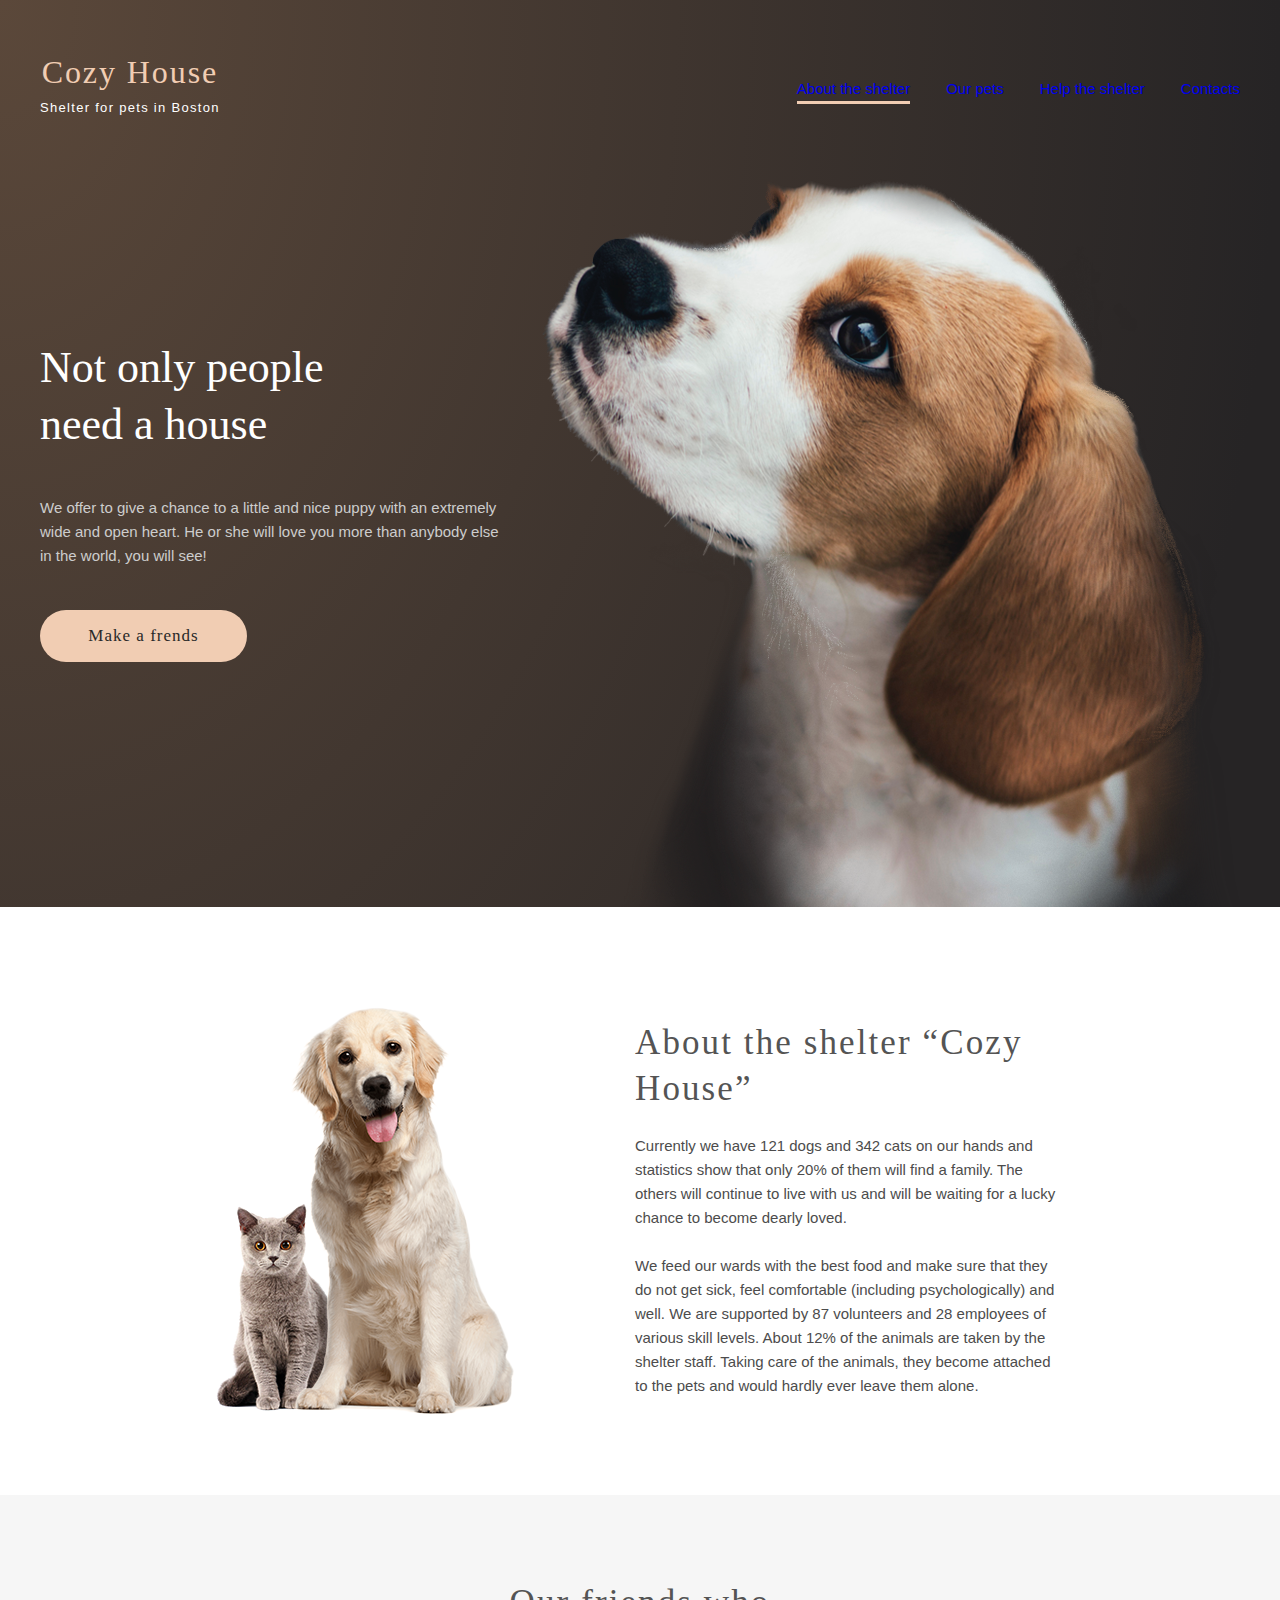
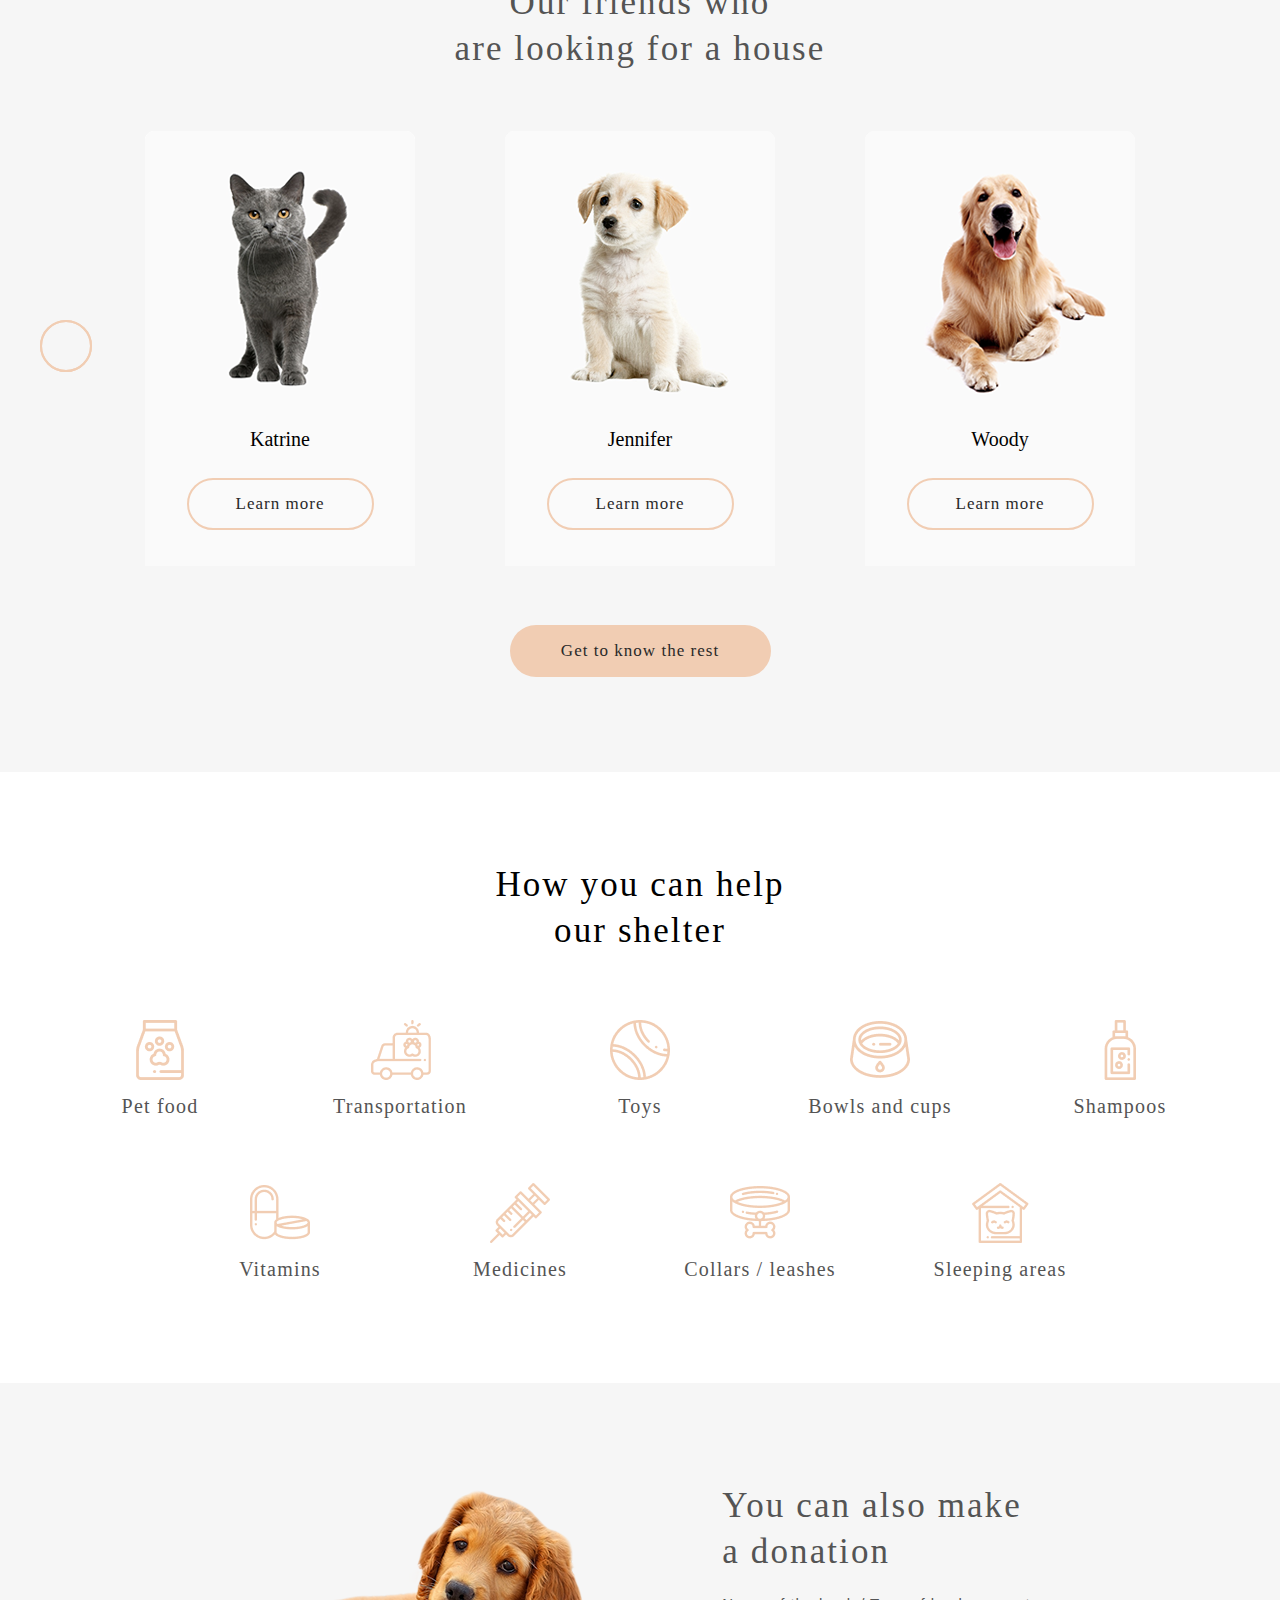
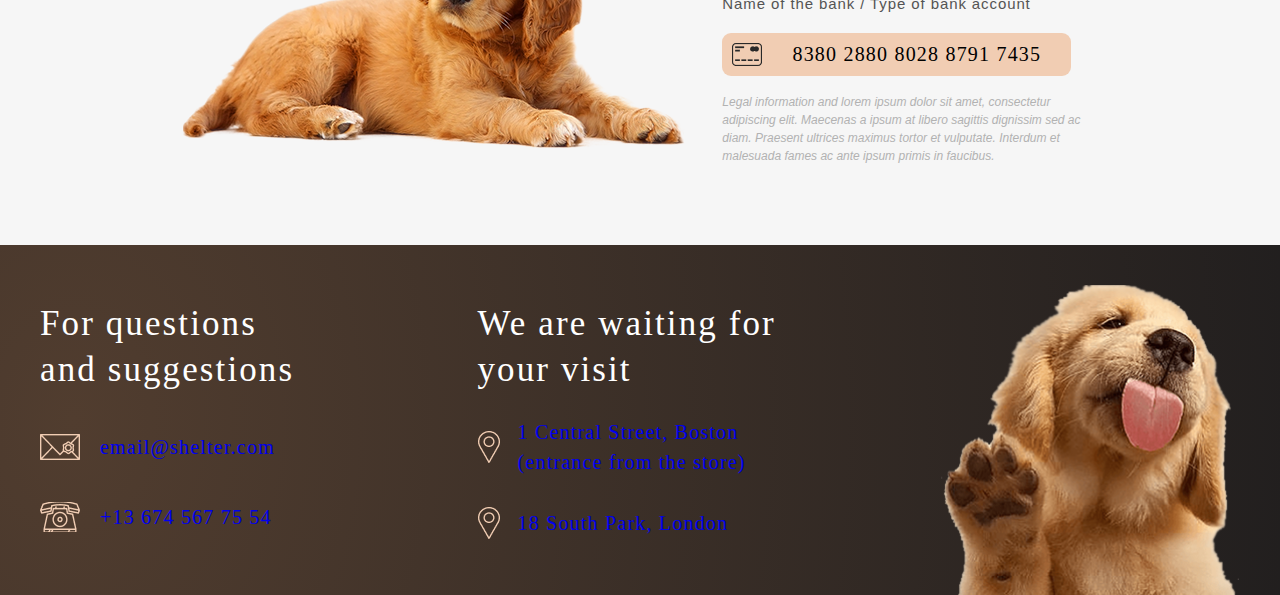
==== shelter/index.html @ 1e90567d "feat: add 320 index" ====
<!DOCTYPE html>
<html lang="en">
  <head>
    <meta charset="UTF-8" />
    <meta http-equiv="X-UA-Compatible" content="IE=edge" />
    <meta name="viewport" content="width=device-width, initial-scale=1.0">
    <link
      href="https://fonts.googleapis.com/icon?family=Material+Icons"
      rel="stylesheet"
    />
    <link rel="stylesheet" href="./style.css" />
    <link rel="stylesheet" href="./normalize.css" />
    <title>Cozy House</title>
  </head>
  <body>
    <div class="gray hide"></div>
    <div class="wrapper">
      <div class="head_background">
        <header class="header">
          <div class="logo">
            <h1 class="header-title">Cozy House</h1>
            <div class="header-subtitle">Shelter for pets in Boston</div>
          </div>
          <div class="burger">
          </div>
          <div class="menu-burger hide">
            <ul class="menu-items">
              <li class="menu-item menu-item-activ">
                <a href="#">About the shelter</a>
              </li>
              <li class="menu-item"><a href="./pets.html">Our pets</a></li>
              <li class="menu-item"><a href="#help">Help the shelter</a></li>
              <li class="menu-item"><a href="#footer">Contacts</a></li>
            </ul>
          </div>
          <div class="menu">
            <ul class="menu-items">
              <li class="menu-item menu-item-activ">
                <a href="#">About the shelter</a>
              </li>
              <li class="menu-item"><a href="./pets.html">Our pets</a></li>
              <li class="menu-item"><a href="#help">Help the shelter</a></li>
              <li class="menu-item"><a href="#footer">Contacts</a></li>
            </ul>
          </div>
        </header>
        <div class="main-container">
          <main class="main">
            <div class="main-content">
              <h2 class="main-header">Not only people need a house</h2>
              <p class="main-text subheading">
                We offer to give a chance to a little and nice puppy with an
                extremely wide and open heart. He or she will love you more than
                anybody else in the world, you will see!
              </p>
              <button class="btn main-btn" onclick="location.href='#pets';">Make a frends</button>
            </div>
            <div class="main-img"></div>
          </main>
        </div>
      </div>
      <div class="about container">
        <div class="about-container">
          <div class="about-img"></div>
          <div class="about-content subheading">
            <h3 class="about-header">About the shelter “Cozy House”</h3>
            <div class="about-center">
              Currently we have 121 dogs and 342 cats on our hands and
              statistics show that only 20% of them will find a family. The
              others will continue to live with us and will be waiting for a
              lucky chance to become dearly loved.
              <br /><br />
              We feed our wards with the best food and make sure that they do
              not get sick, feel comfortable (including psychologically) and
              well. We are supported by 87 volunteers and 28 employees of
              various skill levels. About 12% of the animals are taken by the
              shelter staff. Taking care of the animals, they become attached to
              the pets and would hardly ever leave them alone.
            </div>
          </div>
        </div>
      </div>
      <div class="pets container" id="pets">
        <div class="pets-container">
          <h3 class="pets-head heading">
            Our friends who <br />
            are looking for a house
          </h3>
          <div class="pets-slider">
            <button class="nav-btn nav-btn-left slider-btn btn">
              <span class="material-icons"> arrow_right_alt </span>
            </button>
            <div class="pets-slider-container">
              <div class="cards">
                <div class="cards-container">
                  <div class="card-img card-img-katrine"></div>
                  <p class="card-name">Katrine</p>
                  <button class="card-btn slider-btn btn">Learn more</button>
                </div>
              </div>
              <div class="cards">
                <div class="cards-container">
                  <div class="card-img card-img-jennifer"></div>
                  <p class="card-name">Jennifer</p>
                  <button class="card-btn slider-btn btn">Learn more</button>
                </div>
              </div>
              <div class="cards">
                <div class="cards-container">
                  <div class="card-img card-img-woody"></div>
                  <p class="card-name">Woody</p>
                  <button class="card-btn slider-btn btn">Learn more</button>
                </div>
              </div>
            </div>
            <button class="nav-btn-right nav-btn slider-btn btn">
              <span class="material-icons"> arrow_right_alt </span>
            </button>
          </div>
          <button class="pets-btn btn" onclick="location.href='./pets.html'">Get to know the rest</button>
        </div>
      </div>

      <div class="help container" id="help">
        <div class="help-container">
          <h3 class="help-title heading">How you can help our shelter</h3>
          <div class="help-icons">
            <div class="help-card">
              <div class="help-card-icon help-icon-petfood"></div>
              <div class="help-card-text">Pet food</div>
            </div>
            <div class="help-card">
              <div class="help-card-icon help-icon-transportation"></div>
              <div class="help-card-text">Transportation</div>
            </div>
            <div class="help-card">
              <div class="help-card-icon help-icon-toys"></div>
              <div class="help-card-text">Toys</div>
            </div>
            <div class="help-card">
              <div class="help-card-icon help-icon-bowl"></div>
              <div class="help-card-text">Bowls and cups</div>
            </div>
            <div class="help-card">
              <div class="help-card-icon help-icon-shampoos"></div>
              <div class="help-card-text">Shampoos</div>
            </div>
            <div class="help-card">
              <div class="help-card-icon help-icon-vitamins"></div>
              <div class="help-card-text">Vitamins</div>
            </div>
            <div class="help-card">
              <div class="help-card-icon help-icon-medicines"></div>
              <div class="help-card-text">Medicines</div>
            </div>
            <div class="help-card">
              <div class="help-card-icon help-icon-collars"></div>
              <div class="help-card-text">Collars / leashes</div>
            </div>
            <div class="help-card">
              <div class="help-card-icon help-icon-sleeping"></div>
              <div class="help-card-text">Sleeping areas</div>
            </div>
          </div>
        </div>
      </div>
      <div class="donate container">
        <div class="donate-container">
          <div class="donate-img"></div>
          <div class="donate-content">
            <h3 class="donate-title heading">You can also make a donation</h3>
            <h5 class="donate-subheading subheading">
              Name of the bank / Type of bank account
            </h5>
            <div class="card">
              <h4 class="card-num"> <a>8380 2880 8028 8791 7435</a></h4>
            </div>
            <div class="donate-info">
              Legal information and lorem ipsum dolor sit amet, consectetur
              adipiscing elit. Maecenas a ipsum at libero sagittis dignissim sed
              ac diam. Praesent ultrices maximus tortor et vulputate. Interdum
              et malesuada fames ac ante ipsum primis in faucibus.
            </div>
          </div>
        </div>
      </div>
      <footer class="footer" id="footer">
        <div class="footer-container">
          <div class="contact c-container">
            <h3 class="contact-heading c-title">
              For questions and suggestions
            </h3>
            <h4 class="contact-email conact-fiel">
                <a href="mailto:email@shelter.com">email@shelter.com</a></h4>
            <h4 class="contact-phone conact-fiel">
                <a href="tel:+13 674 567 75 54">+13 674 567 75 54</a></h4>
          </div>
          <div class="location c-container">
            <h3 class="contact-location c-title">
              We are waiting for your visit
            </h3>
            <h4 class="contact-city conact-fiel">
                <a href="https://www.google.com/maps/place/%D0%92%D0%B0%D1%80%D1%88%D0%B0%D0%B2%D0%B0/@52.1811685,21.3651849,1647m/data=!3m1!1e3!4m5!3m4!1s0x471ecc669a869f01:0x72f0be2a88ead3fc!8m2!3d52.2294817!4d21.0127258">
                    1 Central Street, Boston (entrance from the store)
            </a>
                </h4>
            <h4 class="contact-address conact-fiel">
                <a href="https://www.google.com/maps/place/%D0%92%D0%B0%D1%80%D1%88%D0%B0%D0%B2%D0%B0/@52.1811685,21.3651849,1647m/data=!3m1!1e3!4m5!3m4!1s0x471ecc669a869f01:0x72f0be2a88ead3fc!8m2!3d52.2294817!4d21.0127258">
                    18 South Park, London</a>
                </h4>
          </div>
          <div class="help-img"></div>
        </div>
      </footer>
    </div>
    <script src="./script.js"></script>
  </body>
</html>
---- shelter/style.css ----
body {
  margin: auto;
  width: 100%;
  height: 100%;
}

.btn {
  background: #F1CDB3;
  border-radius: 100px;
  width: 207px;
  height: 52px;
  font-family: "Georgia";
  font-style: normal;
  font-weight: 400;
  font-size: 17px;
  line-height: 130%;
  /* identical to box height, or 22px */
  letter-spacing: 0.06em;
  /* color-dark-3xl */
  color: #292929;
}

.btn:hover, .card-btn:hover {
  background: #FDDCC4;
  cursor: pointer;
}

a:hover {
  cursor: pointer;
}

.cards:hover .card-btn {
  background: #FDDCC4;
}

.head_background {
  display: -webkit-box;
  display: -ms-flexbox;
  display: flex;
  -webkit-box-orient: vertical;
  -webkit-box-direction: normal;
      -ms-flex-direction: column;
          flex-direction: column;
  height: 100%;
  width: 100%;
  background: radial-gradient(100% 215.42% at 0% 0%, #5B483A 0%, #262425 100%), #211F20;
}

.gray {
  display: none;
  position: fixed;
  top: 0;
  left: 0;
  width: 100%;
  height: 100%;
  content: "";
  background-color: rgba(128, 128, 128, 0.7);
  z-index: 1;
}
@media (max-width: 767px) {
  .gray {
    display: inline-block;
  }
}

.wrapper {
  width: 1280px;
  margin: auto;
  overflow: hidden;
}
@media (max-width: 1279px) {
  .wrapper {
    width: 768px;
  }
}
@media (max-width: 767px) {
  .wrapper {
    width: 320px;
  }
}

.header {
  position: relative;
  margin: 45px 40px 0 40px;
  display: -webkit-box;
  display: -ms-flexbox;
  display: flex;
  -webkit-box-orient: horizontal;
  -webkit-box-direction: normal;
      -ms-flex-direction: row;
          flex-direction: row;
  -webkit-box-pack: justify;
      -ms-flex-pack: justify;
          justify-content: space-between;
  -webkit-box-align: center;
      -ms-flex-align: center;
          align-items: center;
  color: #FFFFFF;
}
@media (max-width: 1279px) {
  .header {
    margin: 30px 30px 0 30px;
  }
}
@media (max-width: 767px) {
  .header {
    margin: 30px 53px 0 10px;
  }
}
.header .header-title {
  /* logo_title */
  font-family: "Georgia";
  font-style: normal;
  font-weight: 400;
  font-size: 32px;
  line-height: 110%;
  /* or 35px */
  letter-spacing: 0.06em;
  /* color-primary */
  color: #F1CDB3;
}
.header .header-subtitle {
  font-family: "Arial";
  font-style: normal;
  font-weight: 400;
  font-size: 13px;
  line-height: 35px;
  display: -webkit-box;
  display: -ms-flexbox;
  display: flex;
  -webkit-box-align: center;
      -ms-flex-align: center;
          align-items: center;
  letter-spacing: 0.1em;
}

.logo {
  z-index: 200;
  display: -webkit-box;
  display: -ms-flexbox;
  display: flex;
  -webkit-box-orient: vertical;
  -webkit-box-direction: normal;
      -ms-flex-direction: column;
          flex-direction: column;
  -webkit-box-align: center;
      -ms-flex-align: center;
          align-items: center;
  margin-bottom: 10px;
  margin-top: 10px;
}
.logo .logo:hover {
  cursor: pointer;
}
@media (max-width: 767px) {
  .logo {
    margin: 0;
  }
}

.display-block {
  display: block;
}

.burger {
  display: none;
  content: "";
  width: 30px;
  height: 22px;
  background-image: url("./assets/icon/Burger.png");
  -webkit-transition: -webkit-transform 0.8s;
  transition: -webkit-transform 0.8s;
  transition: transform 0.8s;
  transition: transform 0.8s, -webkit-transform 0.8s;
}
.burger:hover {
  cursor: pointer;
}
.burger.active {
  -webkit-transform: rotate(90deg);
          transform: rotate(90deg);
}
@media (max-width: 767px) {
  .burger {
    display: inline-block;
    z-index: 200;
  }
}

.hide {
  display: none !important;
}

.show {
  display: inline-block;
}

.show-burger-menu {
  -webkit-animation: burger 0.3s;
          animation: burger 0.3s;
}
@-webkit-keyframes burger {
  0% {
    right: -380px;
  }
  100% {
    right: -60;
  }
}
@keyframes burger {
  0% {
    right: -380px;
  }
  100% {
    right: -60;
  }
}

.hide-burger-menu {
  -webkit-animation: bur 0.3s;
          animation: bur 0.3s;
}
@-webkit-keyframes bur {
  0% {
    right: -60px;
  }
  100% {
    right: -380px;
    display: none;
  }
}
@keyframes bur {
  0% {
    right: -60px;
  }
  100% {
    right: -380px;
    display: none;
  }
}

.menu {
  display: inline-block;
}
@media (max-width: 767px) {
  .menu {
    display: none;
  }
}

.menu-burger {
  z-index: 100;
  display: none;
  width: 320px;
}
@media (max-width: 767px) {
  .menu-burger {
    display: inline-block;
    position: absolute;
    top: -30px;
    right: -53px;
    height: 823px;
    background-color: #292929;
  }
}

.menu-items {
  list-style: none;
  display: -webkit-box;
  display: -ms-flexbox;
  display: flex;
  -webkit-box-orient: horizontal;
  -webkit-box-direction: normal;
      -ms-flex-direction: row;
          flex-direction: row;
  font-family: "Arial";
  font-style: normal;
  font-weight: 400;
  font-size: 15px;
  line-height: 160%;
  color: #CDCDCD;
}
@media (max-width: 767px) {
  .menu-items {
    -webkit-box-orient: vertical;
    -webkit-box-direction: normal;
        -ms-flex-direction: column;
            flex-direction: column;
    padding: 0;
    -webkit-box-pack: center;
        -ms-flex-pack: center;
            justify-content: center;
    -webkit-box-align: center;
        -ms-flex-align: center;
            align-items: center;
    height: 100%;
    width: 100%;
  }
}

.menu-item {
  margin: 0 0 0 36px;
}
@media (max-width: 767px) {
  .menu-item {
    margin: 20px 0;
    font-size: 32px;
  }
}

.menu-item-activ {
  color: #FAFAFA;
  border-bottom: 3px solid #F1CDB3;
}

.main-container {
  margin: 44px 40px 0 40px;
}
@media (max-width: 1279px) {
  .main-container {
    margin: 60px 100px 0 90px;
    height: 1015px;
  }
}
@media (max-width: 767px) {
  .main-container {
    height: 673px;
    margin: 60px 10px 0 10px;
  }
}

.main {
  display: -webkit-box;
  display: -ms-flexbox;
  display: flex;
  -webkit-box-orient: horizontal;
  -webkit-box-direction: normal;
      -ms-flex-direction: row;
          flex-direction: row;
}
@media (max-width: 1279px) {
  .main {
    -webkit-box-orient: vertical;
    -webkit-box-direction: normal;
        -ms-flex-direction: column;
            flex-direction: column;
    -webkit-box-align: center;
        -ms-flex-align: center;
            align-items: center;
    -webkit-box-pack: justify;
        -ms-flex-pack: justify;
            justify-content: space-between;
  }
}

.main-content {
  width: 460px;
  display: -webkit-box;
  display: -ms-flexbox;
  display: flex;
  -webkit-box-orient: vertical;
  -webkit-box-direction: normal;
      -ms-flex-direction: column;
          flex-direction: column;
  -webkit-box-align: start;
      -ms-flex-align: start;
          align-items: flex-start;
  margin-top: 160px;
}
@media (max-width: 1279px) {
  .main-content {
    margin-top: 0;
  }
}
@media (max-width: 767px) {
  .main-content {
    -webkit-box-align: center;
        -ms-flex-align: center;
            align-items: center;
    width: 100%;
  }
}

h2 {
  font-family: "Georgia";
  font-style: normal;
  font-weight: 400;
  font-size: 44px;
  line-height: 130%;
}
@media (max-width: 767px) {
  h2 {
    font-size: 25px;
  }
}

.main-header {
  width: 310px;
  color: #FFFFFF;
}
@media (max-width: 767px) {
  .main-header {
    width: 200px;
    text-align: center;
  }
}

@media (max-width: 1279px) {
  .main-btn {
    -ms-flex-item-align: center;
        align-self: center;
  }
}

.main-text {
  margin: 42px 0;
  color: #CDCDCD;
}
@media (max-width: 767px) {
  .main-text {
    text-align: center;
  }
}

.subheading {
  font-family: "Arial";
  font-style: normal;
  font-weight: 400;
  font-size: 15px;
  line-height: 160%;
}

.main-img {
  margin-left: 42px;
  width: 698px;
  height: 728px;
  background-image: url("./assets/img/puppy.png");
  content: "";
}
@media (max-width: 1279px) {
  .main-img {
    margin: 99px 0 0 120px;
    width: 569px;
    height: 593px;
    background-position: top top;
    background-size: contain;
    background-repeat: no-repeat;
  }
}
@media (max-width: 767px) {
  .main-img {
    width: 260px;
    height: 272px;
    margin: 42px 0 0 60px;
  }
}

.about {
  height: 588px;
}
@media (max-width: 1279px) {
  .about {
    height: 1048px;
  }
}
@media (max-width: 767px) {
  .about {
    height: 974px;
    margin: 0;
  }
}

.about-container {
  width: 1200px;
  height: 408px;
  display: -webkit-box;
  display: -ms-flexbox;
  display: flex;
  -webkit-box-orient: horizontal;
  -webkit-box-direction: normal;
      -ms-flex-direction: row;
          flex-direction: row;
  -webkit-box-pack: center;
      -ms-flex-pack: center;
          justify-content: center;
}
@media (max-width: 1279px) {
  .about-container {
    width: 768px;
  }
}
@media (max-width: 767px) {
  .about-container {
    width: 320px;
  }
}
@media (max-width: 1279px) {
  .about-container {
    height: 868px;
    -webkit-box-orient: vertical;
    -webkit-box-direction: normal;
        -ms-flex-direction: column;
            flex-direction: column;
    -webkit-box-align: center;
        -ms-flex-align: center;
            align-items: center;
    -webkit-box-pack: start;
        -ms-flex-pack: start;
            justify-content: flex-start;
  }
}
@media (max-width: 767px) {
  .about-container {
    height: 890px;
  }
}

.about-img {
  margin-left: 175px;
  margin-top: 10px;
  width: 300px;
  height: 408px;
  content: "";
  background: url(./assets/img/pets.png);
}
@media (max-width: 1279px) {
  .about-img {
    margin: 80px 0 0 0;
    -webkit-box-ordinal-group: 2;
        -ms-flex-order: 1;
            order: 1;
  }
}
@media (max-width: 767px) {
  .about-img {
    width: 260px;
    height: 353px;
    margin: 42px 0 0 0;
  }
}

.about-content {
  margin: 22px 175px 0 120px;
  width: 430px;
  height: 380px;
  color: #4C4C4C;
  display: -webkit-box;
  display: -ms-flexbox;
  display: flex;
  -webkit-box-orient: vertical;
  -webkit-box-direction: normal;
      -ms-flex-direction: column;
          flex-direction: column;
  -ms-flex-pack: distribute;
      justify-content: space-around;
}
@media (max-width: 1279px) {
  .about-content {
    margin: 0;
    -webkit-box-ordinal-group: 1;
        -ms-flex-order: 0;
            order: 0;
  }
}
@media (max-width: 767px) {
  .about-content {
    width: 270px;
    height: 494px;
  }
}

h3 {
  font-family: "Georgia";
  font-style: normal;
  font-weight: 400;
  font-size: 35px;
  line-height: 130%;
  letter-spacing: 0.06em;
}
@media (max-width: 767px) {
  h3 {
    font-size: 25px;
    line-height: 32px;
    text-align: center;
  }
}

.about-header {
  color: #545454;
  width: 390px;
}
@media (max-width: 767px) {
  .about-header {
    width: 270px;
  }
}

.about-center {
  margin-top: 20px;
}
@media (max-width: 767px) {
  .about-center {
    text-align: justify;
  }
}
.pets {
  height: 877px;
  width: 100%;
  background: #F6F6F6;
}
@media (max-width: 767px) {
  .pets {
    height: 791px;
  }
}

.pets-container {
  /* background: red;    */
  width: 1200px;
  height: 697px;
  display: -webkit-box;
  display: -ms-flexbox;
  display: flex;
  -webkit-box-orient: vertical;
  -webkit-box-direction: normal;
      -ms-flex-direction: column;
          flex-direction: column;
  -webkit-box-align: center;
      -ms-flex-align: center;
          align-items: center;
  -webkit-box-pack: justify;
      -ms-flex-pack: justify;
          justify-content: space-between;
  margin-top: -10px;
}
@media (max-width: 1279px) {
  .pets-container {
    width: 768px;
  }
}
@media (max-width: 767px) {
  .pets-container {
    width: 320px;
  }
}
@media (max-width: 767px) {
  .pets-container {
    height: 707px;
  }
}

.pets-head {
  width: 400px;
  text-align: center;
  color: #545454;
}
@media (max-width: 767px) {
  .pets-head {
    width: 320px;
  }
}

.pets-slider {
  width: 1200px;
  height: 435px;
  position: relative;
}
@media (max-width: 1279px) {
  .pets-slider {
    width: 768px;
  }
}
@media (max-width: 767px) {
  .pets-slider {
    width: 320px;
  }
}
@media (max-width: 1279px) {
  .pets-slider {
    width: 706px;
  }
}
@media (max-width: 767px) {
  .pets-slider {
    width: 290px;
  }
}

.pets-slider-container {
  width: 100%;
  height: 100%;
  display: -webkit-box;
  display: -ms-flexbox;
  display: flex;
  -webkit-box-orient: horizontal;
  -webkit-box-direction: normal;
      -ms-flex-direction: row;
          flex-direction: row;
  -webkit-box-pack: center;
      -ms-flex-pack: center;
          justify-content: center;
}
@media (max-width: 1279px) {
  .pets-slider-container {
    -ms-flex-wrap: wrap;
        flex-wrap: wrap;
    overflow: hidden;
    overflow-y: hidden;
  }
}

.cards {
  margin: 0 45px;
  width: 270px;
  height: 435px;
}
@media (max-width: 1279px) {
  .cards {
    margin: 0 20px;
  }
}

.cards:hover {
  cursor: pointer;
  -webkit-transform: scale(1.1);
          transform: scale(1.1);
  -webkit-box-shadow: 0 4px 8px 0 rgba(0, 0, 0, 0.2), 0 6px 20px 0 rgba(0, 0, 0, 0.19);
          box-shadow: 0 4px 8px 0 rgba(0, 0, 0, 0.2), 0 6px 20px 0 rgba(0, 0, 0, 0.19);
}

.cards-container {
  border-radius: 9px 9px 0px 0px;
  background: #FAFAFA;
  width: 100%;
  height: 100%;
  display: -webkit-box;
  display: -ms-flexbox;
  display: flex;
  -webkit-box-orient: vertical;
  -webkit-box-direction: normal;
      -ms-flex-direction: column;
          flex-direction: column;
  -webkit-box-align: center;
      -ms-flex-align: center;
          align-items: center;
}

.card-img {
  width: 270px;
  height: 270px;
  content: "";
}

.card-img-jennifer {
  background-image: url(./assets/img/slider/jennifer.png);
}

.card-img-katrine {
  background-image: url(./assets/img/slider/katrine.png);
}

.card-img-woody {
  background-image: url(./assets/img/slider/woody.png);
}

.card-name {
  margin: 27px 0;
  font-family: "Georgia";
  font-style: normal;
  font-weight: 400;
  font-size: 20px;
  line-height: 23px;
}

.slider-btn {
  border: 2px solid #F1CDB3;
  -webkit-box-sizing: border-box;
          box-sizing: border-box;
  background: inherit;
}

.card-btn {
  width: 187px;
  height: 52px;
}

.nav-btn {
  width: 52px;
  height: 52px;
  font-size: 14px;
  display: -webkit-box;
  display: -ms-flexbox;
  display: flex;
  -webkit-box-align: center;
      -ms-flex-align: center;
          align-items: center;
  -webkit-box-pack: center;
      -ms-flex-pack: center;
          justify-content: center;
  position: absolute;
  top: 189px;
}
@media (max-width: 767px) {
  .nav-btn {
    top: 430px;
  }
}

.nav-btn-left {
  -webkit-transform: rotate(-180deg);
          transform: rotate(-180deg);
}
@media (max-width: 767px) {
  .nav-btn-left {
    left: 55px;
  }
}

@media (max-width: 767px) {
  .nav-btn-right {
    right: 55px;
  }
}

.pets-btn {
  width: 261px;
  height: 52px;
}

.help {
  width: 1280px;
  height: 611px;
}
@media (max-width: 1279px) {
  .help {
    width: 768px;
  }
}
@media (max-width: 767px) {
  .help {
    width: 320px;
  }
}
@media (max-width: 1279px) {
  .help {
    height: 779px;
  }
}
@media (max-width: 767px) {
  .help {
    height: 661px;
    padding: 42px 0;
  }
}

.help-container {
  max-width: 1200;
  height: 431px;
  display: -webkit-box;
  display: -ms-flexbox;
  display: flex;
  -webkit-box-orient: vertical;
  -webkit-box-direction: normal;
      -ms-flex-direction: column;
          flex-direction: column;
  -webkit-box-align: center;
      -ms-flex-align: center;
          align-items: center;
  -webkit-box-pack: justify;
      -ms-flex-pack: justify;
          justify-content: space-between;
}
@media (max-width: 1279px) {
  .help-container {
    width: 630px;
    height: 599px;
  }
}
@media (max-width: 767px) {
  .help-container {
    height: 100%;
  }
}

.help-title {
  width: 310px;
  text-align: center;
}
@media (max-width: 767px) {
  .help-title {
    width: 270px;
  }
}

.help-icons {
  width: 1200px;
  height: 281px;
  display: -webkit-box;
  display: -ms-flexbox;
  display: flex;
  -webkit-box-orient: horizontal;
  -webkit-box-direction: normal;
      -ms-flex-direction: row;
          flex-direction: row;
  -webkit-box-pack: center;
      -ms-flex-pack: center;
          justify-content: center;
  -ms-flex-wrap: wrap;
      flex-wrap: wrap;
}
@media (max-width: 1279px) {
  .help-icons {
    width: 768px;
  }
}
@media (max-width: 767px) {
  .help-icons {
    width: 320px;
  }
}
@media (max-width: 1279px) {
  .help-icons {
    height: 446px;
  }
}
@media (max-width: 767px) {
  .help-icons {
    height: 555px;
    -webkit-box-pack: start;
        -ms-flex-pack: start;
            justify-content: flex-start;
  }
}

.help-card {
  -webkit-box-flex: 0;
      -ms-flex: 0 0 20%;
          flex: 0 0 20%;
  height: 113px;
  min-width: 60px;
  margin: 0 0 50px 0px;
  display: -webkit-box;
  display: -ms-flexbox;
  display: flex;
  -webkit-box-orient: vertical;
  -webkit-box-direction: normal;
      -ms-flex-direction: column;
          flex-direction: column;
  -webkit-box-align: center;
      -ms-flex-align: center;
          align-items: center;
  -ms-flex-pack: distribute;
      justify-content: space-around;
  -ms-flex-line-pack: distribute;
      align-content: space-around;
}
@media (max-width: 1279px) {
  .help-card {
    -webkit-box-flex: 0;
        -ms-flex: 0 0 30%;
            flex: 0 0 30%;
  }
}
@media (max-width: 767px) {
  .help-card {
    -webkit-box-flex: 0;
        -ms-flex: 0 0 50%;
            flex: 0 0 50%;
    height: 87px;
    width: 130px;
    margin-bottom: 30px;
  }
}

.help-card-icon {
  width: 100%;
  height: 60px;
  background-position: center;
  background-repeat: no-repeat;
}

.help-icon-petfood {
  background-image: url(./assets/icon/petfood.png);
}

.help-card-text {
  font-family: "Georgia";
  font-style: normal;
  font-weight: 400;
  font-size: 20px;
  line-height: 115%;
  /* identical to box height, or 23px */
  display: -webkit-box;
  display: -ms-flexbox;
  display: flex;
  -webkit-box-align: center;
      -ms-flex-align: center;
          align-items: center;
  text-align: center;
  letter-spacing: 0.06em;
  /* color-dark-l */
  color: #545454;
}

.help-icon-transportation {
  background-image: url(./assets/icon/transportation.png);
}

.help-icon-toys {
  background-image: url(./assets/icon/toys.png);
}

.help-icon-bowl {
  background-image: url(./assets/icon/bowls.png);
}

.help-icon-shampoos {
  background-image: url(./assets/icon/shampoos.png);
}

.help-icon-vitamins {
  background-image: url(./assets/icon/vitamins.png);
}

.help-icon-medicines {
  background-image: url(./assets/icon/medicines.png);
}

.help-icon-collars {
  background-image: url(./assets/icon/collars.png);
}

.help-icon-sleeping {
  background-image: url(./assets/icon/sleeping.png);
}

.donate {
  height: 462px;
  width: 100%;
  background: #F6F6F6;
}
@media (max-width: 1279px) {
  .donate {
    height: 783px;
  }
}
@media (max-width: 767px) {
  .donate {
    height: 542px;
  }
}

.donate-container {
  width: 915px;
  height: 282px;
  display: -webkit-box;
  display: -ms-flexbox;
  display: flex;
  -webkit-box-orient: horizontal;
  -webkit-box-direction: normal;
      -ms-flex-direction: row;
          flex-direction: row;
  -webkit-box-pack: justify;
      -ms-flex-pack: justify;
          justify-content: space-between;
  -webkit-box-align: center;
      -ms-flex-align: center;
          align-items: center;
}
@media (max-width: 1279px) {
  .donate-container {
    width: 100%;
    height: 100%;
    -webkit-box-orient: vertical;
    -webkit-box-direction: normal;
        -ms-flex-direction: column;
            flex-direction: column;
  }
}
@media (max-width: 767px) {
  .donate-container {
    width: 100%;
    height: 100%;
    -ms-flex-pack: distribute;
        justify-content: space-around;
    -webkit-box-sizing: border-box;
            box-sizing: border-box;
    padding: 0 20px;
  }
}

.donate-img {
  margin-top: 10px;
  width: 55%;
  content: "";
  background-image: url("./assets/img/donation-dog.png");
  background-position: center;
  background-repeat: no-repeat;
  height: 100%;
}
@media (max-width: 1279px) {
  .donate-img {
    width: 505px;
    height: 261px;
    -webkit-box-ordinal-group: 2;
        -ms-flex-order: 1;
            order: 1;
    margin: 0 0 100px 0;
  }
}
@media (max-width: 767px) {
  .donate-img {
    width: 260px;
    height: 135px;
    margin: 0;
    background-size: contain;
  }
}

.donate-content {
  margin-top: 20px;
  width: 41%;
  height: 282px;
  display: -webkit-box;
  display: -ms-flexbox;
  display: flex;
  -webkit-box-orient: vertical;
  -webkit-box-direction: normal;
      -ms-flex-direction: column;
          flex-direction: column;
  -webkit-box-pack: justify;
      -ms-flex-pack: justify;
          justify-content: space-between;
}
@media (max-width: 1279px) {
  .donate-content {
    margin-top: 80px;
    width: 380px;
  }
}
@media (max-width: 767px) {
  .donate-content {
    height: 281px;
    width: 300px;
    margin: 0;
    -webkit-box-align: center;
        -ms-flex-align: center;
            align-items: center;
  }
}

.donate-title {
  color: #545454;
  width: 300px;
}
@media (max-width: 767px) {
  .donate-title {
    width: 220px;
  }
}

.donate-subheading {
  color: #545454;
}
@media (max-width: 767px) {
  .donate-subheading {
    font-size: 13px;
  }
}

.card {
  width: 349px;
  height: 43px;
  background: #F1CDB3;
  border-radius: 9px;
  display: -webkit-box;
  display: -ms-flexbox;
  display: flex;
  -webkit-box-pack: center;
      -ms-flex-pack: center;
          justify-content: center;
  -webkit-box-align: center;
      -ms-flex-align: center;
          align-items: center;
  background-image: url("./assets/icon/credit-card.png");
  background-position: 3% 50%;
  background-repeat: no-repeat;
}
@media (max-width: 767px) {
  .card {
    width: 280px;
  }
}

.card-num {
  margin-left: 40px;
}

.donate-info {
  font-family: "Arial";
  font-style: italic;
  font-weight: 400;
  font-size: 12px;
  line-height: 18px;
  /* or 150% */
  display: -webkit-box;
  display: -ms-flexbox;
  display: flex;
  -webkit-box-align: center;
      -ms-flex-align: center;
          align-items: center;
  /* color-dark-m */
  color: #B2B2B2;
}
@media (max-width: 767px) {
  .donate-info {
    width: 280px;
    text-align: justify;
  }
}

h5 {
  font-family: "Georgia";
  font-style: normal;
  font-weight: 400;
  font-size: 15px;
  line-height: 110%;
  /* identical to box height, or 17px */
  letter-spacing: 0.06em;
  margin: 0;
  padding: 0;
}

.container {
  display: -webkit-box;
  display: -ms-flexbox;
  display: flex;
  -webkit-box-align: center;
      -ms-flex-align: center;
          align-items: center;
  -webkit-box-pack: center;
      -ms-flex-pack: center;
          justify-content: center;
}

h4 {
  font-family: "Georgia";
  font-style: normal;
  font-weight: 400;
  font-size: 20px;
  line-height: 115%;
  /* identical to box height, or 23px */
  display: -webkit-box;
  display: -ms-flexbox;
  display: flex;
  -webkit-box-align: center;
      -ms-flex-align: center;
          align-items: center;
  letter-spacing: 0.06em;
}
@media (max-width: 767px) {
  h4 {
    font-size: 15px;
  }
}

.mb20 {
  margin-bottom: 40px;
}

.footer {
  height: 350px;
  width: 100%;
  background: radial-gradient(110.67% 538.64% at 5.73% 50%, #513D2F 0%, #1A1A1C 100%), #211F20;
  display: -webkit-box;
  display: -ms-flexbox;
  display: flex;
  -webkit-box-align: center;
      -ms-flex-align: center;
          align-items: center;
  -webkit-box-orient: vertical;
  -webkit-box-direction: normal;
      -ms-flex-direction: column;
          flex-direction: column;
  -webkit-box-pack: end;
      -ms-flex-pack: end;
          justify-content: flex-end;
}
@media (max-width: 1279px) {
  .footer {
    height: 639px;
  }
}
@media (max-width: 767px) {
  .footer {
    height: 809px;
  }
}

.footer-container {
  height: 310px;
  width: 1200px;
  display: -webkit-box;
  display: -ms-flexbox;
  display: flex;
  -webkit-box-orient: horizontal;
  -webkit-box-direction: normal;
      -ms-flex-direction: row;
          flex-direction: row;
  -webkit-box-pack: justify;
      -ms-flex-pack: justify;
          justify-content: space-between;
}
@media (max-width: 1279px) {
  .footer-container {
    height: 100%;
    -ms-flex-wrap: wrap;
        flex-wrap: wrap;
    -webkit-box-pack: center;
        -ms-flex-pack: center;
            justify-content: center;
  }
}
@media (max-width: 1279px) {
  .footer-container {
    width: 768px;
  }
}
@media (max-width: 767px) {
  .footer-container {
    width: 320px;
  }
}

.info {
  display: -webkit-box;
  display: -ms-flexbox;
  display: flex;
  -webkit-box-orient: horizontal;
  -webkit-box-direction: normal;
      -ms-flex-direction: row;
          flex-direction: row;
  -webkit-box-align: center;
      -ms-flex-align: center;
          align-items: center;
  -webkit-box-pack: justify;
      -ms-flex-pack: justify;
          justify-content: space-between;
}

.contact {
  margin-top: 30px;
  width: 280px;
}
@media (max-width: 767px) {
  .contact {
    width: 250px;
  }
}

.c-title {
  color: #FFFFFF;
}
@media (max-width: 767px) {
  .c-title {
    width: 250px;
  }
}

.c-container {
  margin-top: 16px;
  display: -webkit-box;
  display: -ms-flexbox;
  display: flex;
  -webkit-box-orient: vertical;
  -webkit-box-direction: normal;
      -ms-flex-direction: column;
          flex-direction: column;
}
@media (max-width: 1279px) {
  .c-container {
    margin: 30px 30px;
  }
}
@media (max-width: 767px) {
  .c-container {
    margin: 20px 10px;
  }
}

.contact-email {
  margin-bottom: 40px;
  margin-top: 40px;
  background-image: url("./assets/icon/mail.png");
}

.conact-fiel {
  padding-left: 60px;
  background-repeat: no-repeat;
  background-position: left center;
  font-family: "Georgia";
  font-style: normal;
  font-weight: 400;
  font-size: 20px;
  line-height: 150%;
  /* identical to box height, or 23px */
  letter-spacing: 0.06em;
  /* color-primary */
  color: #F1CDB3;
}

.contact-phone {
  background-image: url("./assets/icon/phone.png");
}

.location {
  width: 305px;
}
@media (max-width: 767px) {
  .location {
    width: 300px;
  }
}

@media (max-width: 767px) {
  .contact-location {
    -ms-flex-item-align: center;
        align-self: center;
  }
}

.contact-city {
  background-image: url("./assets/icon/pin.png");
  padding-left: 40px;
  margin-bottom: 28px;
  margin-top: 25px;
}

.contact-address {
  background-image: url("./assets/icon/pin.png");
  padding-left: 40px;
  line-height: 180%;
}

.help-img {
  width: 300px;
  height: 310px;
  background-image: url("assets/img/footer-puppy.png");
  content: "";
}
@media (max-width: 767px) {
  .help-img {
    width: 260px;
    height: 269px;
    background-size: contain;
  }
}
@media (max-width: 1279px) {
  .help-img {
    margin-top: 30px;
  }
}
@media (max-width: 767px) {
  .help-img {
    margin-top: 40px;
  }
}

.card-img-timmy {
  background-image: url(./assets/img/slider/timmy.png);
}

.card-img-charly {
  background-image: url(./assets/img/slider/charly.png);
}

.card-img-scarlett {
  background-image: url(./assets/img/slider/scarlett.png);
}

.card-img-freddie {
  background-image: url(./assets/img/slider/freddie.png);
}

.card-img-sophia {
  background-image: url(./assets/img/slider/sophia.png);
}/*# sourceMappingURL=style.css.map */
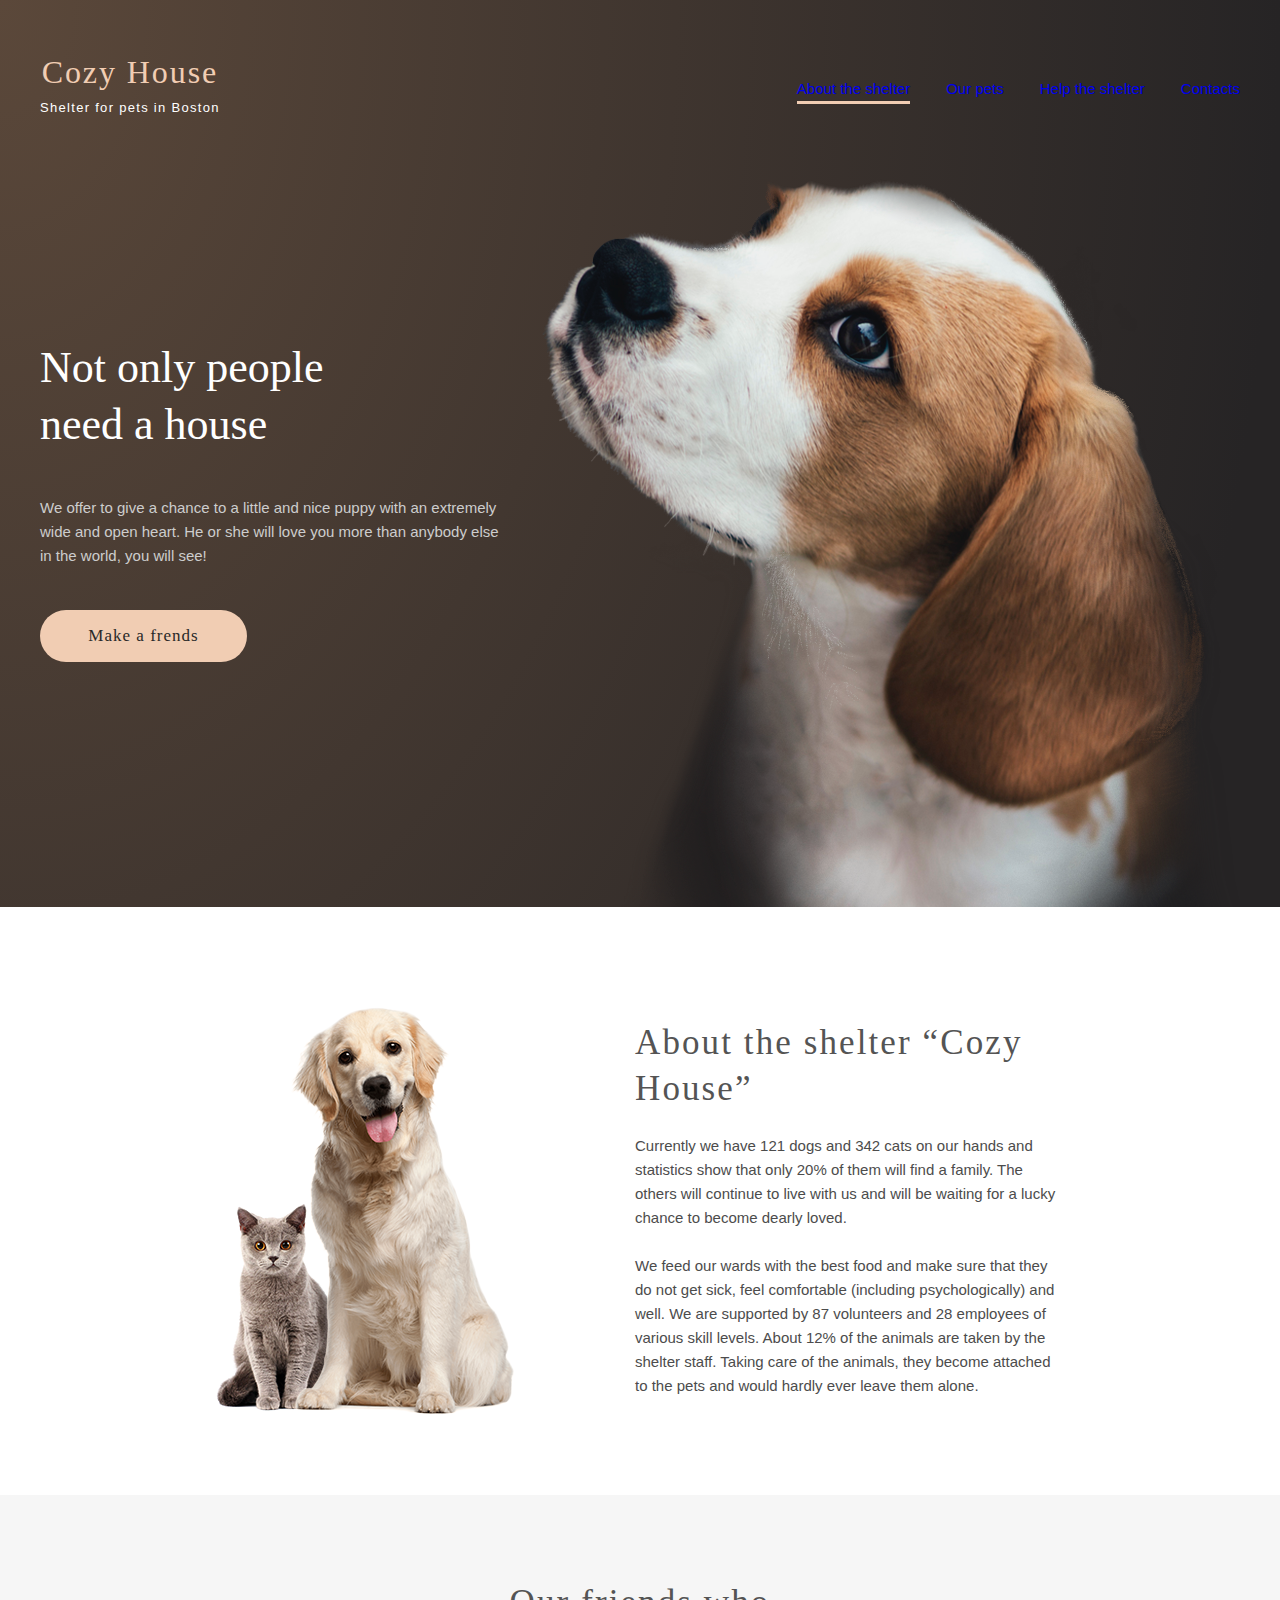
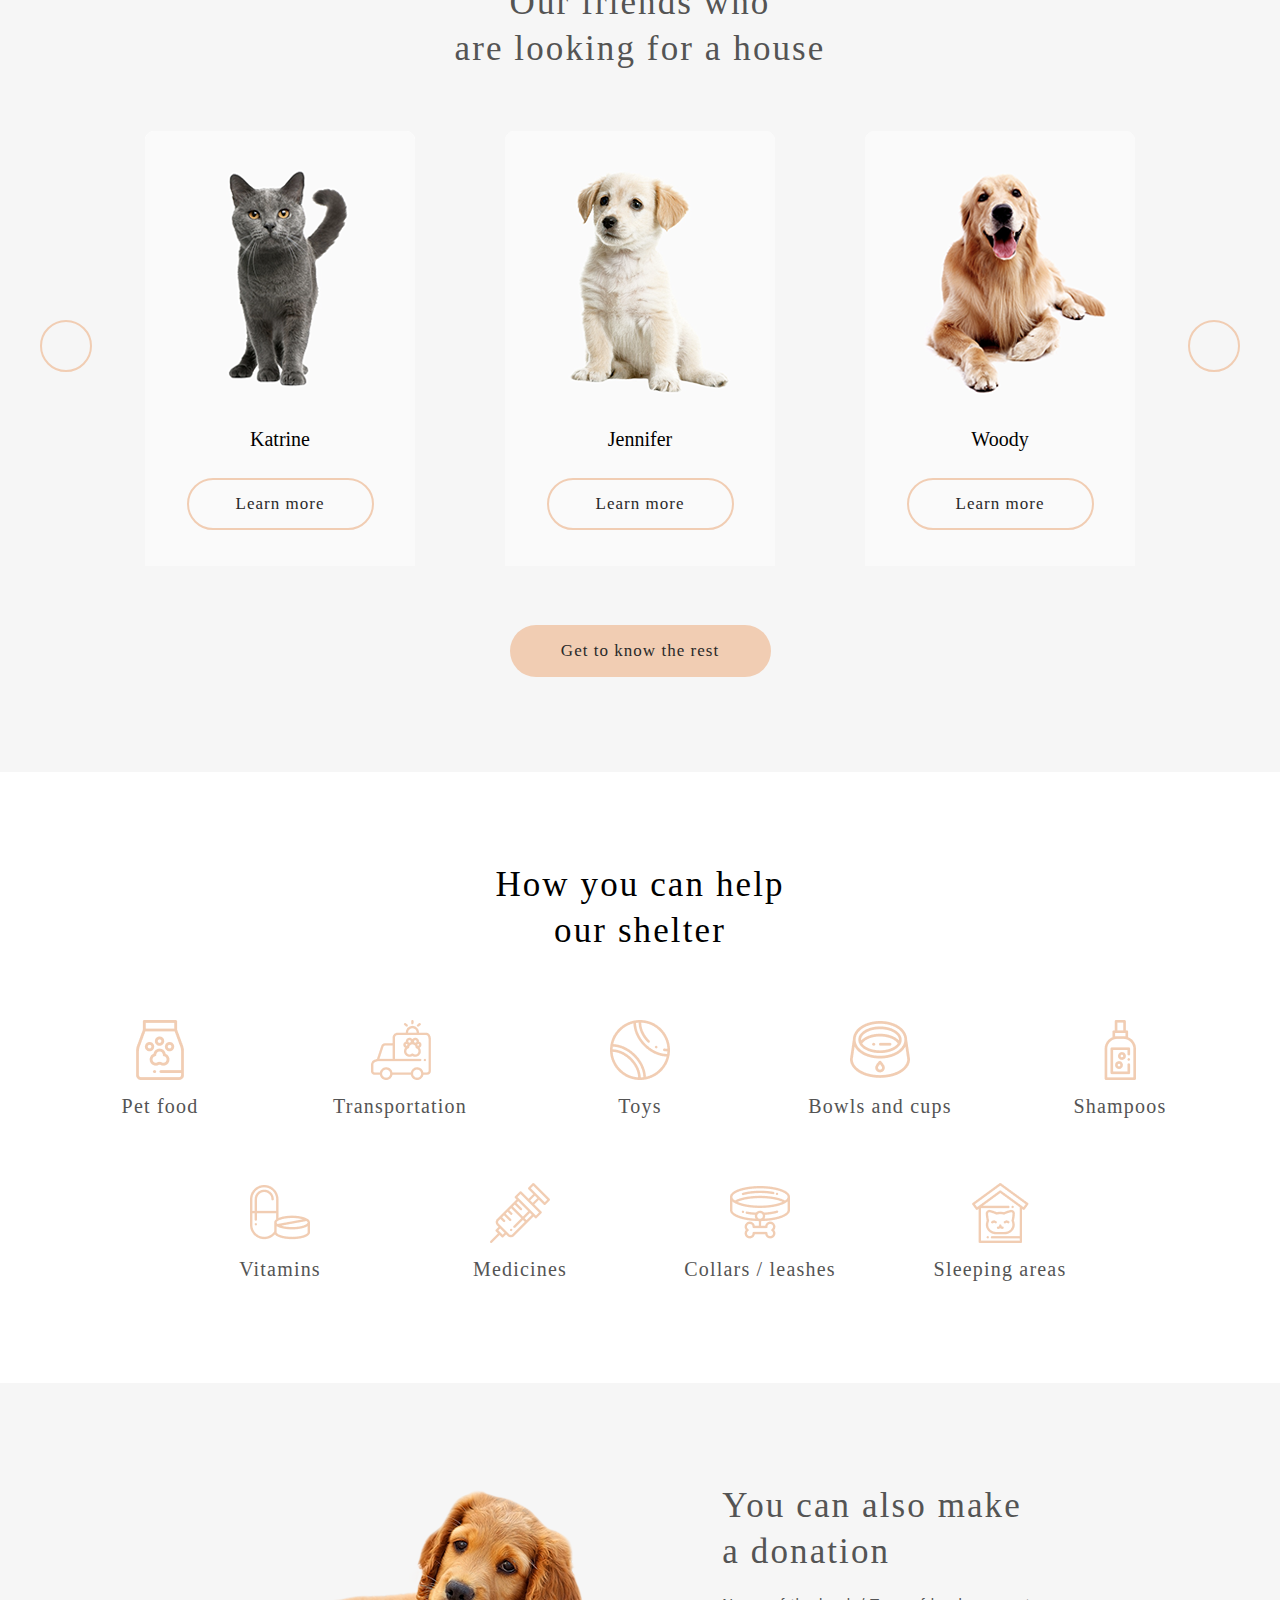
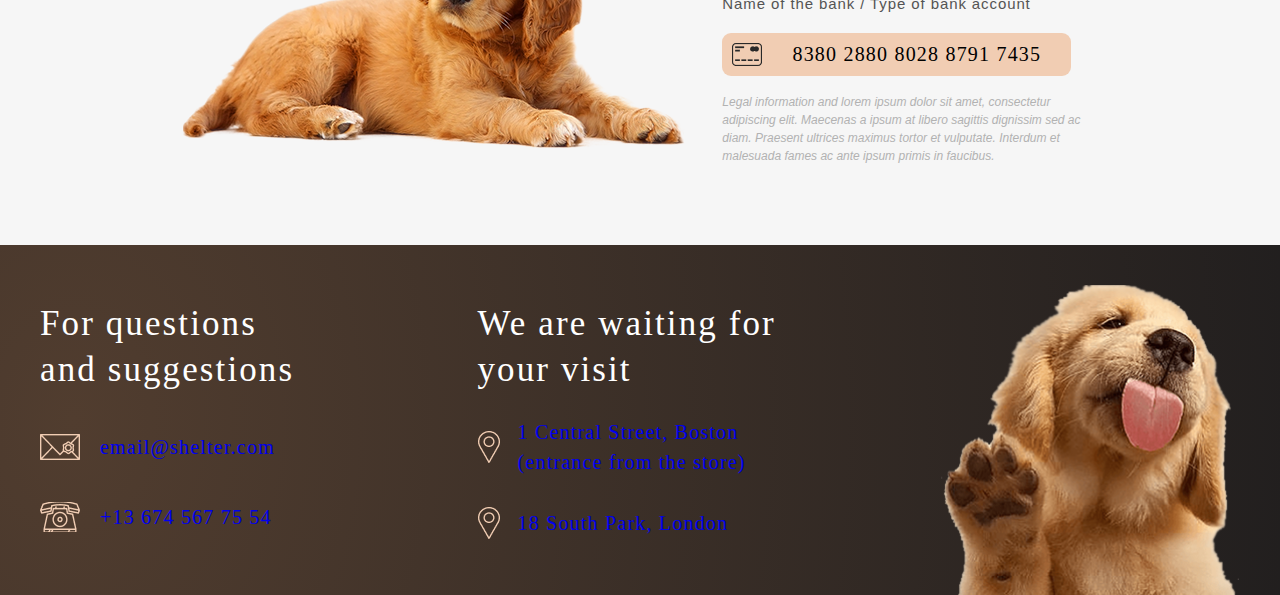
==== commit c550e422: "feat: add 320 pet" ====
--- a/shelter/index.html
+++ b/shelter/index.html
@@ -6,8 +6,7 @@
     <meta name="viewport" content="width=device-width, initial-scale=1.0">
     <link
       href="https://fonts.googleapis.com/icon?family=Material+Icons"
-      rel="stylesheet"
-    />
+      rel="stylesheet"/>
     <link rel="stylesheet" href="./style.css" />
     <link rel="stylesheet" href="./normalize.css" />
     <title>Cozy House</title>
--- a/shelter/style.css
+++ b/shelter/style.css
@@ -104,7 +104,7 @@
 }
 @media (max-width: 767px) {
   .header {
-    margin: 30px 53px 0 10px;
+    margin: 30px 0 0 0;
   }
 }
 .header .header-title {
@@ -154,7 +154,7 @@
 }
 @media (max-width: 767px) {
   .logo {
-    margin: 0;
+    margin: 0 0 0 10px;
   }
 }
 
@@ -183,6 +183,7 @@
 @media (max-width: 767px) {
   .burger {
     display: inline-block;
+    margin-right: 53px;
     z-index: 200;
   }
 }
@@ -201,18 +202,18 @@
 }
 @-webkit-keyframes burger {
   0% {
-    right: -380px;
+    right: -320px;
   }
   100% {
-    right: -60;
+    right: 0px;
   }
 }
 @keyframes burger {
   0% {
-    right: -380px;
+    right: -320px;
   }
   100% {
-    right: -60;
+    right: 0px;
   }
 }
 
@@ -222,19 +223,19 @@
 }
 @-webkit-keyframes bur {
   0% {
-    right: -60px;
+    right: 0px;
   }
   100% {
-    right: -380px;
+    right: -320px;
     display: none;
   }
 }
 @keyframes bur {
   0% {
-    right: -60px;
+    right: 0px;
   }
   100% {
-    right: -380px;
+    right: -320px;
     display: none;
   }
 }
@@ -257,8 +258,8 @@
   .menu-burger {
     display: inline-block;
     position: absolute;
-    top: -30px;
-    right: -53px;
+    top: -50px;
+    right: 0px;
     height: 823px;
     background-color: #292929;
   }
@@ -325,7 +326,7 @@
 @media (max-width: 767px) {
   .main-container {
     height: 673px;
-    margin: 60px 10px 0 10px;
+    margin: 30px 10px 0 10px;
   }
 }
 
@@ -451,7 +452,7 @@
   .main-img {
     width: 260px;
     height: 272px;
-    margin: 42px 0 0 60px;
+    margin: 105px 0 0 60px;
   }
 }
 
@@ -816,6 +817,9 @@
   }
 }
 
+.nav-btn-right {
+  right: 0;
+}
 @media (max-width: 767px) {
   .nav-btn-right {
     right: 55px;
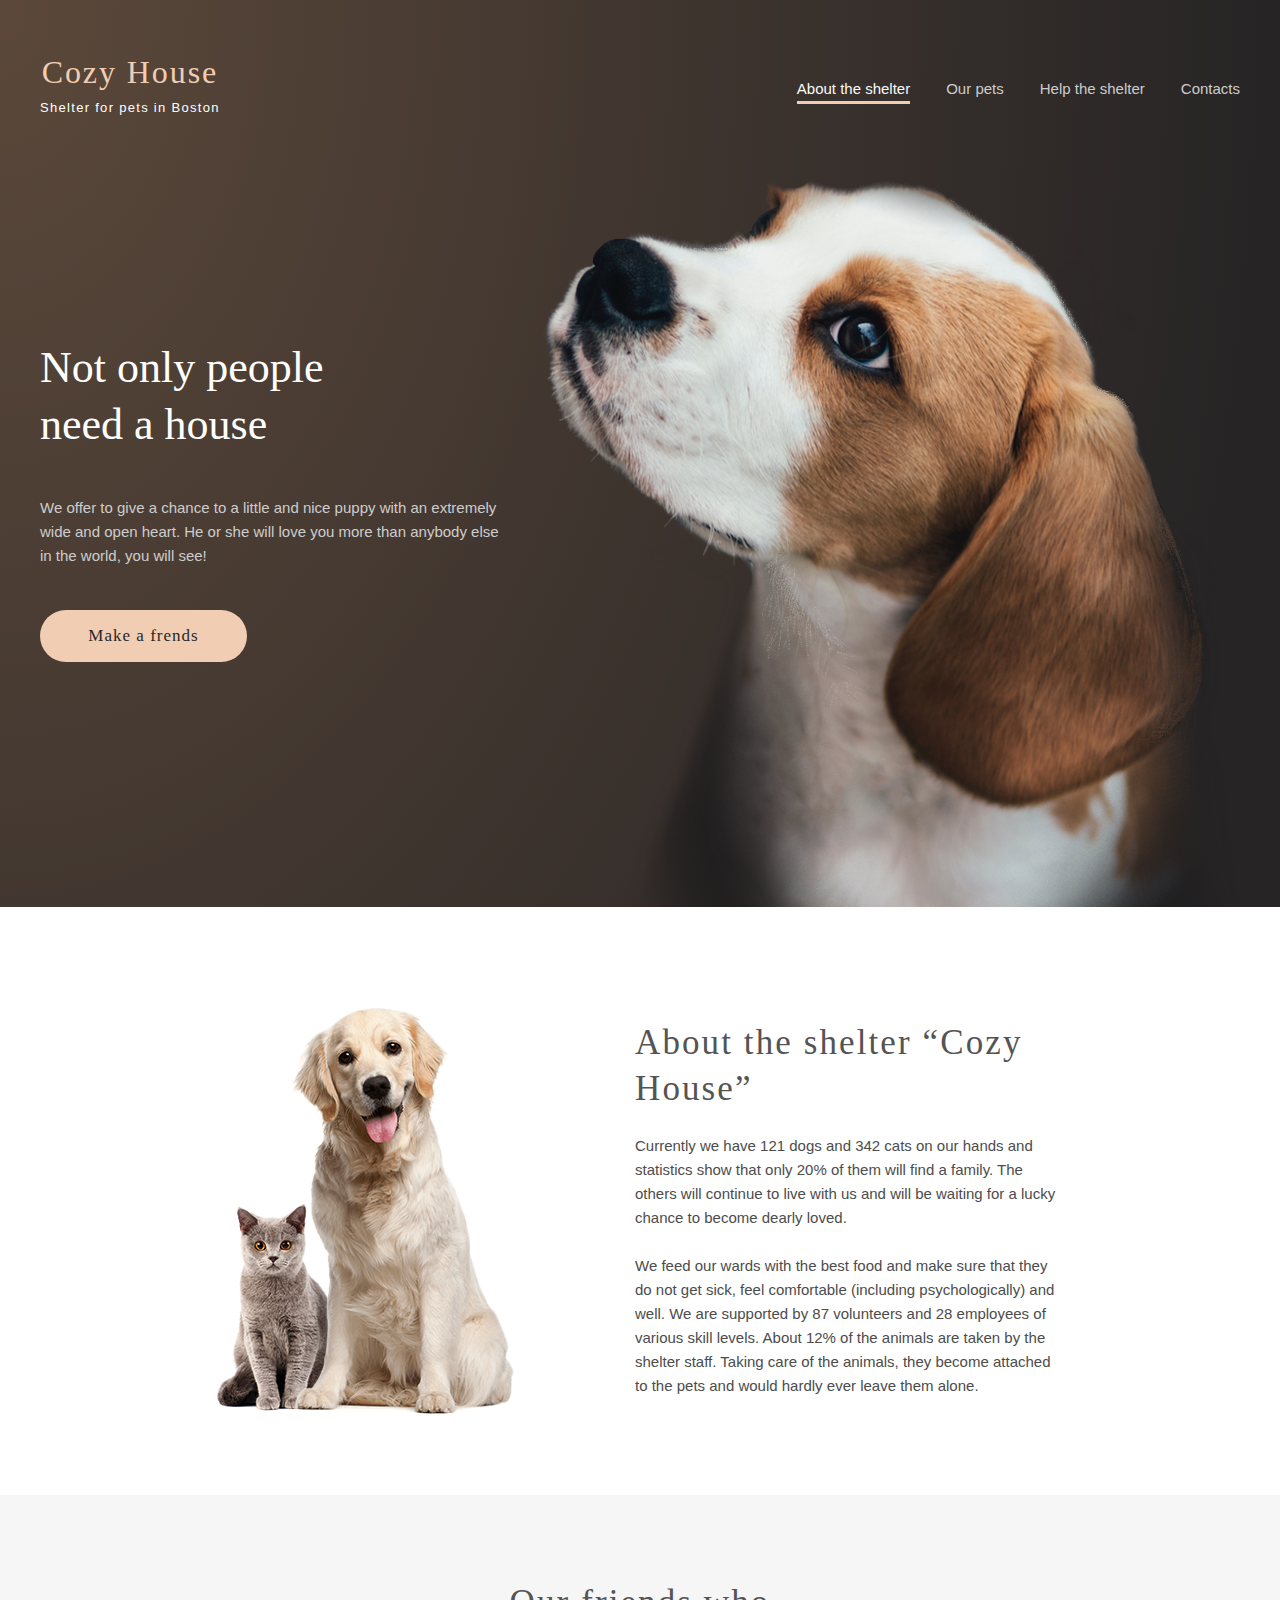
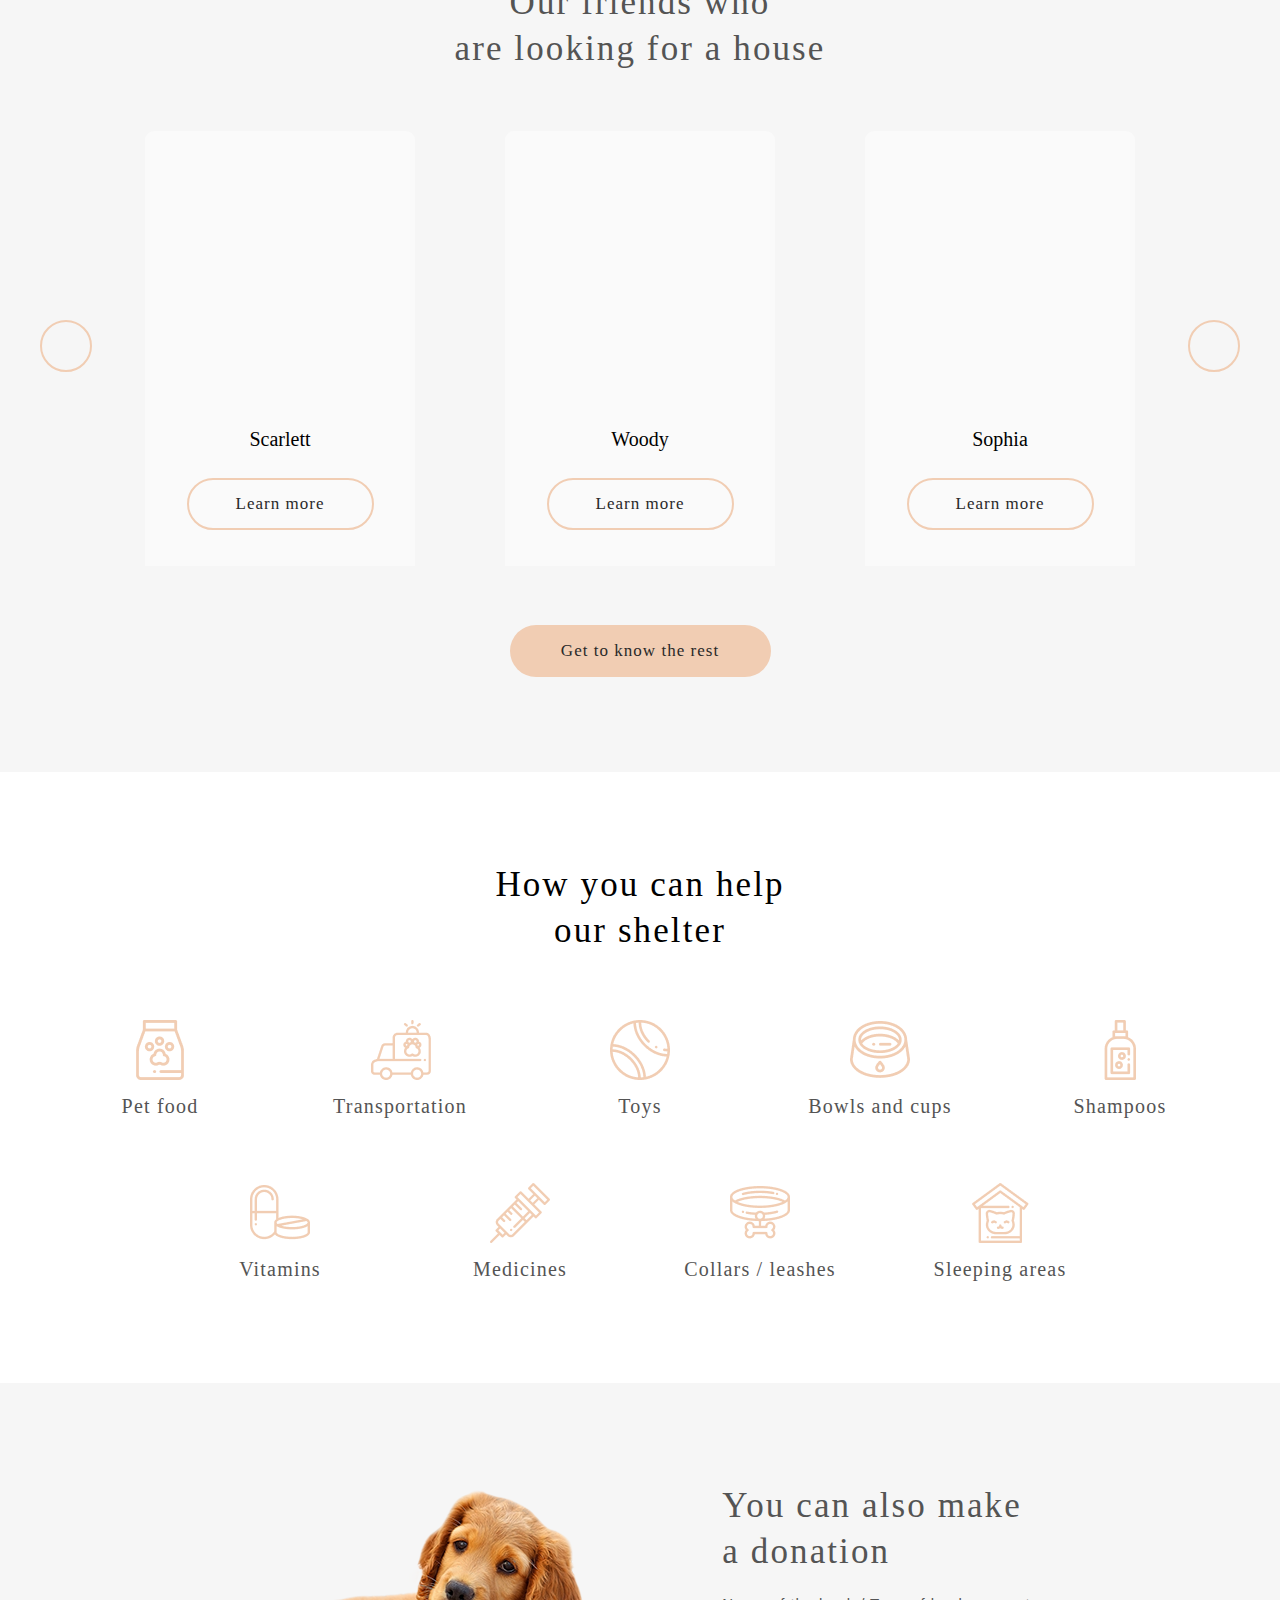
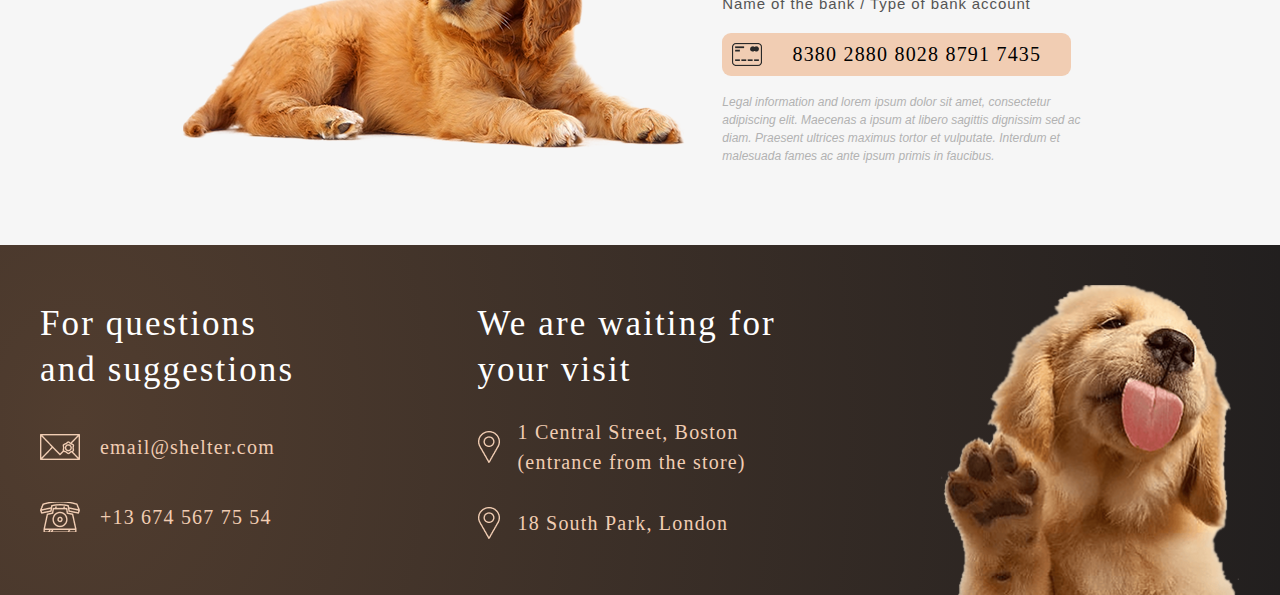
==== commit b9d72264: "feat: add slider without animation" ====
--- a/shelter/index.html
+++ b/shelter/index.html
@@ -86,33 +86,12 @@
             are looking for a house
           </h3>
           <div class="pets-slider">
-            <button class="nav-btn nav-btn-left slider-btn btn">
+            <button class="nav-btn nav-btn-left slider-btn btn" id="slider-btn-left">
               <span class="material-icons"> arrow_right_alt </span>
             </button>
-            <div class="pets-slider-container">
-              <div class="cards">
-                <div class="cards-container">
-                  <div class="card-img card-img-katrine"></div>
-                  <p class="card-name">Katrine</p>
-                  <button class="card-btn slider-btn btn">Learn more</button>
-                </div>
-              </div>
-              <div class="cards">
-                <div class="cards-container">
-                  <div class="card-img card-img-jennifer"></div>
-                  <p class="card-name">Jennifer</p>
-                  <button class="card-btn slider-btn btn">Learn more</button>
-                </div>
-              </div>
-              <div class="cards">
-                <div class="cards-container">
-                  <div class="card-img card-img-woody"></div>
-                  <p class="card-name">Woody</p>
-                  <button class="card-btn slider-btn btn">Learn more</button>
-                </div>
-              </div>
+            <div class="pets-slider-container" id="slider">
             </div>
-            <button class="nav-btn-right nav-btn slider-btn btn">
+            <button class="nav-btn-right nav-btn slider-btn btn" id="slider-btn-right">
               <span class="material-icons"> arrow_right_alt </span>
             </button>
           </div>
@@ -212,6 +191,7 @@
         </div>
       </footer>
     </div>
-    <script src="./script.js"></script>
+    <script src="./js/script.js"></script>
+    <script src="./js/carousel.js"></script>
   </body>
 </html>
--- a/shelter/style.css
+++ b/shelter/style.css
@@ -34,13 +34,8 @@
 }
 
 .head_background {
-  display: -webkit-box;
-  display: -ms-flexbox;
-  display: flex;
-  -webkit-box-orient: vertical;
-  -webkit-box-direction: normal;
-      -ms-flex-direction: column;
-          flex-direction: column;
+  display: flex;
+  flex-direction: column;
   height: 100%;
   width: 100%;
   background: radial-gradient(100% 215.42% at 0% 0%, #5B483A 0%, #262425 100%), #211F20;
@@ -82,19 +77,10 @@
 .header {
   position: relative;
   margin: 45px 40px 0 40px;
-  display: -webkit-box;
-  display: -ms-flexbox;
-  display: flex;
-  -webkit-box-orient: horizontal;
-  -webkit-box-direction: normal;
-      -ms-flex-direction: row;
-          flex-direction: row;
-  -webkit-box-pack: justify;
-      -ms-flex-pack: justify;
-          justify-content: space-between;
-  -webkit-box-align: center;
-      -ms-flex-align: center;
-          align-items: center;
+  display: flex;
+  flex-direction: row;
+  justify-content: space-between;
+  align-items: center;
   color: #FFFFFF;
 }
 @media (max-width: 1279px) {
@@ -125,27 +111,16 @@
   font-weight: 400;
   font-size: 13px;
   line-height: 35px;
-  display: -webkit-box;
-  display: -ms-flexbox;
-  display: flex;
-  -webkit-box-align: center;
-      -ms-flex-align: center;
-          align-items: center;
+  display: flex;
+  align-items: center;
   letter-spacing: 0.1em;
 }
 
 .logo {
   z-index: 200;
-  display: -webkit-box;
-  display: -ms-flexbox;
-  display: flex;
-  -webkit-box-orient: vertical;
-  -webkit-box-direction: normal;
-      -ms-flex-direction: column;
-          flex-direction: column;
-  -webkit-box-align: center;
-      -ms-flex-align: center;
-          align-items: center;
+  display: flex;
+  flex-direction: column;
+  align-items: center;
   margin-bottom: 10px;
   margin-top: 10px;
 }
@@ -168,17 +143,13 @@
   width: 30px;
   height: 22px;
   background-image: url("./assets/icon/Burger.png");
-  -webkit-transition: -webkit-transform 0.8s;
-  transition: -webkit-transform 0.8s;
   transition: transform 0.8s;
-  transition: transform 0.8s, -webkit-transform 0.8s;
 }
 .burger:hover {
   cursor: pointer;
 }
 .burger.active {
-  -webkit-transform: rotate(90deg);
-          transform: rotate(90deg);
+  transform: rotate(90deg);
 }
 @media (max-width: 767px) {
   .burger {
@@ -267,13 +238,8 @@
 
 .menu-items {
   list-style: none;
-  display: -webkit-box;
-  display: -ms-flexbox;
-  display: flex;
-  -webkit-box-orient: horizontal;
-  -webkit-box-direction: normal;
-      -ms-flex-direction: row;
-          flex-direction: row;
+  display: flex;
+  flex-direction: row;
   font-family: "Arial";
   font-style: normal;
   font-weight: 400;
@@ -283,17 +249,10 @@
 }
 @media (max-width: 767px) {
   .menu-items {
-    -webkit-box-orient: vertical;
-    -webkit-box-direction: normal;
-        -ms-flex-direction: column;
-            flex-direction: column;
+    flex-direction: column;
     padding: 0;
-    -webkit-box-pack: center;
-        -ms-flex-pack: center;
-            justify-content: center;
-    -webkit-box-align: center;
-        -ms-flex-align: center;
-            align-items: center;
+    justify-content: center;
+    align-items: center;
     height: 100%;
     width: 100%;
   }
@@ -331,41 +290,22 @@
 }
 
 .main {
-  display: -webkit-box;
-  display: -ms-flexbox;
-  display: flex;
-  -webkit-box-orient: horizontal;
-  -webkit-box-direction: normal;
-      -ms-flex-direction: row;
-          flex-direction: row;
+  display: flex;
+  flex-direction: row;
 }
 @media (max-width: 1279px) {
   .main {
-    -webkit-box-orient: vertical;
-    -webkit-box-direction: normal;
-        -ms-flex-direction: column;
-            flex-direction: column;
-    -webkit-box-align: center;
-        -ms-flex-align: center;
-            align-items: center;
-    -webkit-box-pack: justify;
-        -ms-flex-pack: justify;
-            justify-content: space-between;
+    flex-direction: column;
+    align-items: center;
+    justify-content: space-between;
   }
 }
 
 .main-content {
   width: 460px;
-  display: -webkit-box;
-  display: -ms-flexbox;
-  display: flex;
-  -webkit-box-orient: vertical;
-  -webkit-box-direction: normal;
-      -ms-flex-direction: column;
-          flex-direction: column;
-  -webkit-box-align: start;
-      -ms-flex-align: start;
-          align-items: flex-start;
+  display: flex;
+  flex-direction: column;
+  align-items: flex-start;
   margin-top: 160px;
 }
 @media (max-width: 1279px) {
@@ -375,9 +315,7 @@
 }
 @media (max-width: 767px) {
   .main-content {
-    -webkit-box-align: center;
-        -ms-flex-align: center;
-            align-items: center;
+    align-items: center;
     width: 100%;
   }
 }
@@ -408,8 +346,7 @@
 
 @media (max-width: 1279px) {
   .main-btn {
-    -ms-flex-item-align: center;
-        align-self: center;
+    align-self: center;
   }
 }
 
@@ -474,16 +411,9 @@
 .about-container {
   width: 1200px;
   height: 408px;
-  display: -webkit-box;
-  display: -ms-flexbox;
-  display: flex;
-  -webkit-box-orient: horizontal;
-  -webkit-box-direction: normal;
-      -ms-flex-direction: row;
-          flex-direction: row;
-  -webkit-box-pack: center;
-      -ms-flex-pack: center;
-          justify-content: center;
+  display: flex;
+  flex-direction: row;
+  justify-content: center;
 }
 @media (max-width: 1279px) {
   .about-container {
@@ -498,16 +428,9 @@
 @media (max-width: 1279px) {
   .about-container {
     height: 868px;
-    -webkit-box-orient: vertical;
-    -webkit-box-direction: normal;
-        -ms-flex-direction: column;
-            flex-direction: column;
-    -webkit-box-align: center;
-        -ms-flex-align: center;
-            align-items: center;
-    -webkit-box-pack: start;
-        -ms-flex-pack: start;
-            justify-content: flex-start;
+    flex-direction: column;
+    align-items: center;
+    justify-content: flex-start;
   }
 }
 @media (max-width: 767px) {
@@ -527,9 +450,7 @@
 @media (max-width: 1279px) {
   .about-img {
     margin: 80px 0 0 0;
-    -webkit-box-ordinal-group: 2;
-        -ms-flex-order: 1;
-            order: 1;
+    order: 1;
   }
 }
 @media (max-width: 767px) {
@@ -545,22 +466,14 @@
   width: 430px;
   height: 380px;
   color: #4C4C4C;
-  display: -webkit-box;
-  display: -ms-flexbox;
-  display: flex;
-  -webkit-box-orient: vertical;
-  -webkit-box-direction: normal;
-      -ms-flex-direction: column;
-          flex-direction: column;
-  -ms-flex-pack: distribute;
-      justify-content: space-around;
+  display: flex;
+  flex-direction: column;
+  justify-content: space-around;
 }
 @media (max-width: 1279px) {
   .about-content {
     margin: 0;
-    -webkit-box-ordinal-group: 1;
-        -ms-flex-order: 0;
-            order: 0;
+    order: 0;
   }
 }
 @media (max-width: 767px) {
@@ -619,19 +532,10 @@
   /* background: red;    */
   width: 1200px;
   height: 697px;
-  display: -webkit-box;
-  display: -ms-flexbox;
-  display: flex;
-  -webkit-box-orient: vertical;
-  -webkit-box-direction: normal;
-      -ms-flex-direction: column;
-          flex-direction: column;
-  -webkit-box-align: center;
-      -ms-flex-align: center;
-          align-items: center;
-  -webkit-box-pack: justify;
-      -ms-flex-pack: justify;
-          justify-content: space-between;
+  display: flex;
+  flex-direction: column;
+  align-items: center;
+  justify-content: space-between;
   margin-top: -10px;
 }
 @media (max-width: 1279px) {
@@ -683,28 +587,34 @@
 }
 @media (max-width: 767px) {
   .pets-slider {
-    width: 290px;
+    width: 310px;
+    margin-bottom: 10px;
   }
 }
 
 .pets-slider-container {
-  width: 100%;
+  margin: auto;
+  overflow: hidden;
+  width: 90%;
   height: 100%;
-  display: -webkit-box;
-  display: -ms-flexbox;
-  display: flex;
-  -webkit-box-orient: horizontal;
-  -webkit-box-direction: normal;
-      -ms-flex-direction: row;
-          flex-direction: row;
-  -webkit-box-pack: center;
-      -ms-flex-pack: center;
-          justify-content: center;
+  display: flex;
+  flex-direction: row;
+  justify-content: flex-start;
+  transition: width 1s;
 }
 @media (max-width: 1279px) {
   .pets-slider-container {
-    -ms-flex-wrap: wrap;
-        flex-wrap: wrap;
+    width: 88%;
+    flex-wrap: wrap;
+    overflow: hidden;
+    overflow-y: hidden;
+  }
+}
+@media (max-width: 767px) {
+  .pets-slider-container {
+    width: 100%;
+    margin: 0;
+    flex-wrap: wrap;
     overflow: hidden;
     overflow-y: hidden;
   }
@@ -723,10 +633,7 @@
 
 .cards:hover {
   cursor: pointer;
-  -webkit-transform: scale(1.1);
-          transform: scale(1.1);
-  -webkit-box-shadow: 0 4px 8px 0 rgba(0, 0, 0, 0.2), 0 6px 20px 0 rgba(0, 0, 0, 0.19);
-          box-shadow: 0 4px 8px 0 rgba(0, 0, 0, 0.2), 0 6px 20px 0 rgba(0, 0, 0, 0.19);
+  box-shadow: 0 4px 8px 0 rgba(0, 0, 0, 0.2), 0 6px 20px 0 rgba(0, 0, 0, 0.19);
 }
 
 .cards-container {
@@ -734,16 +641,9 @@
   background: #FAFAFA;
   width: 100%;
   height: 100%;
-  display: -webkit-box;
-  display: -ms-flexbox;
-  display: flex;
-  -webkit-box-orient: vertical;
-  -webkit-box-direction: normal;
-      -ms-flex-direction: column;
-          flex-direction: column;
-  -webkit-box-align: center;
-      -ms-flex-align: center;
-          align-items: center;
+  display: flex;
+  flex-direction: column;
+  align-items: center;
 }
 
 .card-img {
@@ -775,8 +675,7 @@
 
 .slider-btn {
   border: 2px solid #F1CDB3;
-  -webkit-box-sizing: border-box;
-          box-sizing: border-box;
+  box-sizing: border-box;
   background: inherit;
 }
 
@@ -789,27 +688,20 @@
   width: 52px;
   height: 52px;
   font-size: 14px;
-  display: -webkit-box;
-  display: -ms-flexbox;
-  display: flex;
-  -webkit-box-align: center;
-      -ms-flex-align: center;
-          align-items: center;
-  -webkit-box-pack: center;
-      -ms-flex-pack: center;
-          justify-content: center;
+  display: flex;
+  align-items: center;
+  justify-content: center;
   position: absolute;
   top: 189px;
 }
 @media (max-width: 767px) {
   .nav-btn {
-    top: 430px;
+    top: 450px;
   }
 }
 
 .nav-btn-left {
-  -webkit-transform: rotate(-180deg);
-          transform: rotate(-180deg);
+  transform: rotate(-180deg);
 }
 @media (max-width: 767px) {
   .nav-btn-left {
@@ -860,19 +752,10 @@
 .help-container {
   max-width: 1200;
   height: 431px;
-  display: -webkit-box;
-  display: -ms-flexbox;
-  display: flex;
-  -webkit-box-orient: vertical;
-  -webkit-box-direction: normal;
-      -ms-flex-direction: column;
-          flex-direction: column;
-  -webkit-box-align: center;
-      -ms-flex-align: center;
-          align-items: center;
-  -webkit-box-pack: justify;
-      -ms-flex-pack: justify;
-          justify-content: space-between;
+  display: flex;
+  flex-direction: column;
+  align-items: center;
+  justify-content: space-between;
 }
 @media (max-width: 1279px) {
   .help-container {
@@ -899,18 +782,10 @@
 .help-icons {
   width: 1200px;
   height: 281px;
-  display: -webkit-box;
-  display: -ms-flexbox;
-  display: flex;
-  -webkit-box-orient: horizontal;
-  -webkit-box-direction: normal;
-      -ms-flex-direction: row;
-          flex-direction: row;
-  -webkit-box-pack: center;
-      -ms-flex-pack: center;
-          justify-content: center;
-  -ms-flex-wrap: wrap;
-      flex-wrap: wrap;
+  display: flex;
+  flex-direction: row;
+  justify-content: center;
+  flex-wrap: wrap;
 }
 @media (max-width: 1279px) {
   .help-icons {
@@ -930,46 +805,29 @@
 @media (max-width: 767px) {
   .help-icons {
     height: 555px;
-    -webkit-box-pack: start;
-        -ms-flex-pack: start;
-            justify-content: flex-start;
+    justify-content: flex-start;
   }
 }
 
 .help-card {
-  -webkit-box-flex: 0;
-      -ms-flex: 0 0 20%;
-          flex: 0 0 20%;
+  flex: 0 0 20%;
   height: 113px;
   min-width: 60px;
   margin: 0 0 50px 0px;
-  display: -webkit-box;
-  display: -ms-flexbox;
-  display: flex;
-  -webkit-box-orient: vertical;
-  -webkit-box-direction: normal;
-      -ms-flex-direction: column;
-          flex-direction: column;
-  -webkit-box-align: center;
-      -ms-flex-align: center;
-          align-items: center;
-  -ms-flex-pack: distribute;
-      justify-content: space-around;
-  -ms-flex-line-pack: distribute;
-      align-content: space-around;
+  display: flex;
+  flex-direction: column;
+  align-items: center;
+  justify-content: space-around;
+  align-content: space-around;
 }
 @media (max-width: 1279px) {
   .help-card {
-    -webkit-box-flex: 0;
-        -ms-flex: 0 0 30%;
-            flex: 0 0 30%;
+    flex: 0 0 30%;
   }
 }
 @media (max-width: 767px) {
   .help-card {
-    -webkit-box-flex: 0;
-        -ms-flex: 0 0 50%;
-            flex: 0 0 50%;
+    flex: 0 0 50%;
     height: 87px;
     width: 130px;
     margin-bottom: 30px;
@@ -994,12 +852,8 @@
   font-size: 20px;
   line-height: 115%;
   /* identical to box height, or 23px */
-  display: -webkit-box;
-  display: -ms-flexbox;
-  display: flex;
-  -webkit-box-align: center;
-      -ms-flex-align: center;
-          align-items: center;
+  display: flex;
+  align-items: center;
   text-align: center;
   letter-spacing: 0.06em;
   /* color-dark-l */
@@ -1057,38 +911,24 @@
 .donate-container {
   width: 915px;
   height: 282px;
-  display: -webkit-box;
-  display: -ms-flexbox;
-  display: flex;
-  -webkit-box-orient: horizontal;
-  -webkit-box-direction: normal;
-      -ms-flex-direction: row;
-          flex-direction: row;
-  -webkit-box-pack: justify;
-      -ms-flex-pack: justify;
-          justify-content: space-between;
-  -webkit-box-align: center;
-      -ms-flex-align: center;
-          align-items: center;
+  display: flex;
+  flex-direction: row;
+  justify-content: space-between;
+  align-items: center;
 }
 @media (max-width: 1279px) {
   .donate-container {
     width: 100%;
     height: 100%;
-    -webkit-box-orient: vertical;
-    -webkit-box-direction: normal;
-        -ms-flex-direction: column;
-            flex-direction: column;
+    flex-direction: column;
   }
 }
 @media (max-width: 767px) {
   .donate-container {
     width: 100%;
     height: 100%;
-    -ms-flex-pack: distribute;
-        justify-content: space-around;
-    -webkit-box-sizing: border-box;
-            box-sizing: border-box;
+    justify-content: space-around;
+    box-sizing: border-box;
     padding: 0 20px;
   }
 }
@@ -1106,9 +946,7 @@
   .donate-img {
     width: 505px;
     height: 261px;
-    -webkit-box-ordinal-group: 2;
-        -ms-flex-order: 1;
-            order: 1;
+    order: 1;
     margin: 0 0 100px 0;
   }
 }
@@ -1125,16 +963,9 @@
   margin-top: 20px;
   width: 41%;
   height: 282px;
-  display: -webkit-box;
-  display: -ms-flexbox;
-  display: flex;
-  -webkit-box-orient: vertical;
-  -webkit-box-direction: normal;
-      -ms-flex-direction: column;
-          flex-direction: column;
-  -webkit-box-pack: justify;
-      -ms-flex-pack: justify;
-          justify-content: space-between;
+  display: flex;
+  flex-direction: column;
+  justify-content: space-between;
 }
 @media (max-width: 1279px) {
   .donate-content {
@@ -1147,9 +978,7 @@
     height: 281px;
     width: 300px;
     margin: 0;
-    -webkit-box-align: center;
-        -ms-flex-align: center;
-            align-items: center;
+    align-items: center;
   }
 }
 
@@ -1177,15 +1006,9 @@
   height: 43px;
   background: #F1CDB3;
   border-radius: 9px;
-  display: -webkit-box;
-  display: -ms-flexbox;
-  display: flex;
-  -webkit-box-pack: center;
-      -ms-flex-pack: center;
-          justify-content: center;
-  -webkit-box-align: center;
-      -ms-flex-align: center;
-          align-items: center;
+  display: flex;
+  justify-content: center;
+  align-items: center;
   background-image: url("./assets/icon/credit-card.png");
   background-position: 3% 50%;
   background-repeat: no-repeat;
@@ -1207,12 +1030,8 @@
   font-size: 12px;
   line-height: 18px;
   /* or 150% */
-  display: -webkit-box;
-  display: -ms-flexbox;
-  display: flex;
-  -webkit-box-align: center;
-      -ms-flex-align: center;
-          align-items: center;
+  display: flex;
+  align-items: center;
   /* color-dark-m */
   color: #B2B2B2;
 }
@@ -1236,15 +1055,9 @@
 }
 
 .container {
-  display: -webkit-box;
-  display: -ms-flexbox;
-  display: flex;
-  -webkit-box-align: center;
-      -ms-flex-align: center;
-          align-items: center;
-  -webkit-box-pack: center;
-      -ms-flex-pack: center;
-          justify-content: center;
+  display: flex;
+  align-items: center;
+  justify-content: center;
 }
 
 h4 {
@@ -1254,12 +1067,8 @@
   font-size: 20px;
   line-height: 115%;
   /* identical to box height, or 23px */
-  display: -webkit-box;
-  display: -ms-flexbox;
-  display: flex;
-  -webkit-box-align: center;
-      -ms-flex-align: center;
-          align-items: center;
+  display: flex;
+  align-items: center;
   letter-spacing: 0.06em;
 }
 @media (max-width: 767px) {
@@ -1276,19 +1085,10 @@
   height: 350px;
   width: 100%;
   background: radial-gradient(110.67% 538.64% at 5.73% 50%, #513D2F 0%, #1A1A1C 100%), #211F20;
-  display: -webkit-box;
-  display: -ms-flexbox;
-  display: flex;
-  -webkit-box-align: center;
-      -ms-flex-align: center;
-          align-items: center;
-  -webkit-box-orient: vertical;
-  -webkit-box-direction: normal;
-      -ms-flex-direction: column;
-          flex-direction: column;
-  -webkit-box-pack: end;
-      -ms-flex-pack: end;
-          justify-content: flex-end;
+  display: flex;
+  align-items: center;
+  flex-direction: column;
+  justify-content: flex-end;
 }
 @media (max-width: 1279px) {
   .footer {
@@ -1304,25 +1104,15 @@
 .footer-container {
   height: 310px;
   width: 1200px;
-  display: -webkit-box;
-  display: -ms-flexbox;
-  display: flex;
-  -webkit-box-orient: horizontal;
-  -webkit-box-direction: normal;
-      -ms-flex-direction: row;
-          flex-direction: row;
-  -webkit-box-pack: justify;
-      -ms-flex-pack: justify;
-          justify-content: space-between;
+  display: flex;
+  flex-direction: row;
+  justify-content: space-between;
 }
 @media (max-width: 1279px) {
   .footer-container {
     height: 100%;
-    -ms-flex-wrap: wrap;
-        flex-wrap: wrap;
-    -webkit-box-pack: center;
-        -ms-flex-pack: center;
-            justify-content: center;
+    flex-wrap: wrap;
+    justify-content: center;
   }
 }
 @media (max-width: 1279px) {
@@ -1337,19 +1127,10 @@
 }
 
 .info {
-  display: -webkit-box;
-  display: -ms-flexbox;
-  display: flex;
-  -webkit-box-orient: horizontal;
-  -webkit-box-direction: normal;
-      -ms-flex-direction: row;
-          flex-direction: row;
-  -webkit-box-align: center;
-      -ms-flex-align: center;
-          align-items: center;
-  -webkit-box-pack: justify;
-      -ms-flex-pack: justify;
-          justify-content: space-between;
+  display: flex;
+  flex-direction: row;
+  align-items: center;
+  justify-content: space-between;
 }
 
 .contact {
@@ -1373,13 +1154,8 @@
 
 .c-container {
   margin-top: 16px;
-  display: -webkit-box;
-  display: -ms-flexbox;
-  display: flex;
-  -webkit-box-orient: vertical;
-  -webkit-box-direction: normal;
-      -ms-flex-direction: column;
-          flex-direction: column;
+  display: flex;
+  flex-direction: column;
 }
 @media (max-width: 1279px) {
   .c-container {
@@ -1428,8 +1204,7 @@
 
 @media (max-width: 767px) {
   .contact-location {
-    -ms-flex-item-align: center;
-        align-self: center;
+    align-self: center;
   }
 }
 
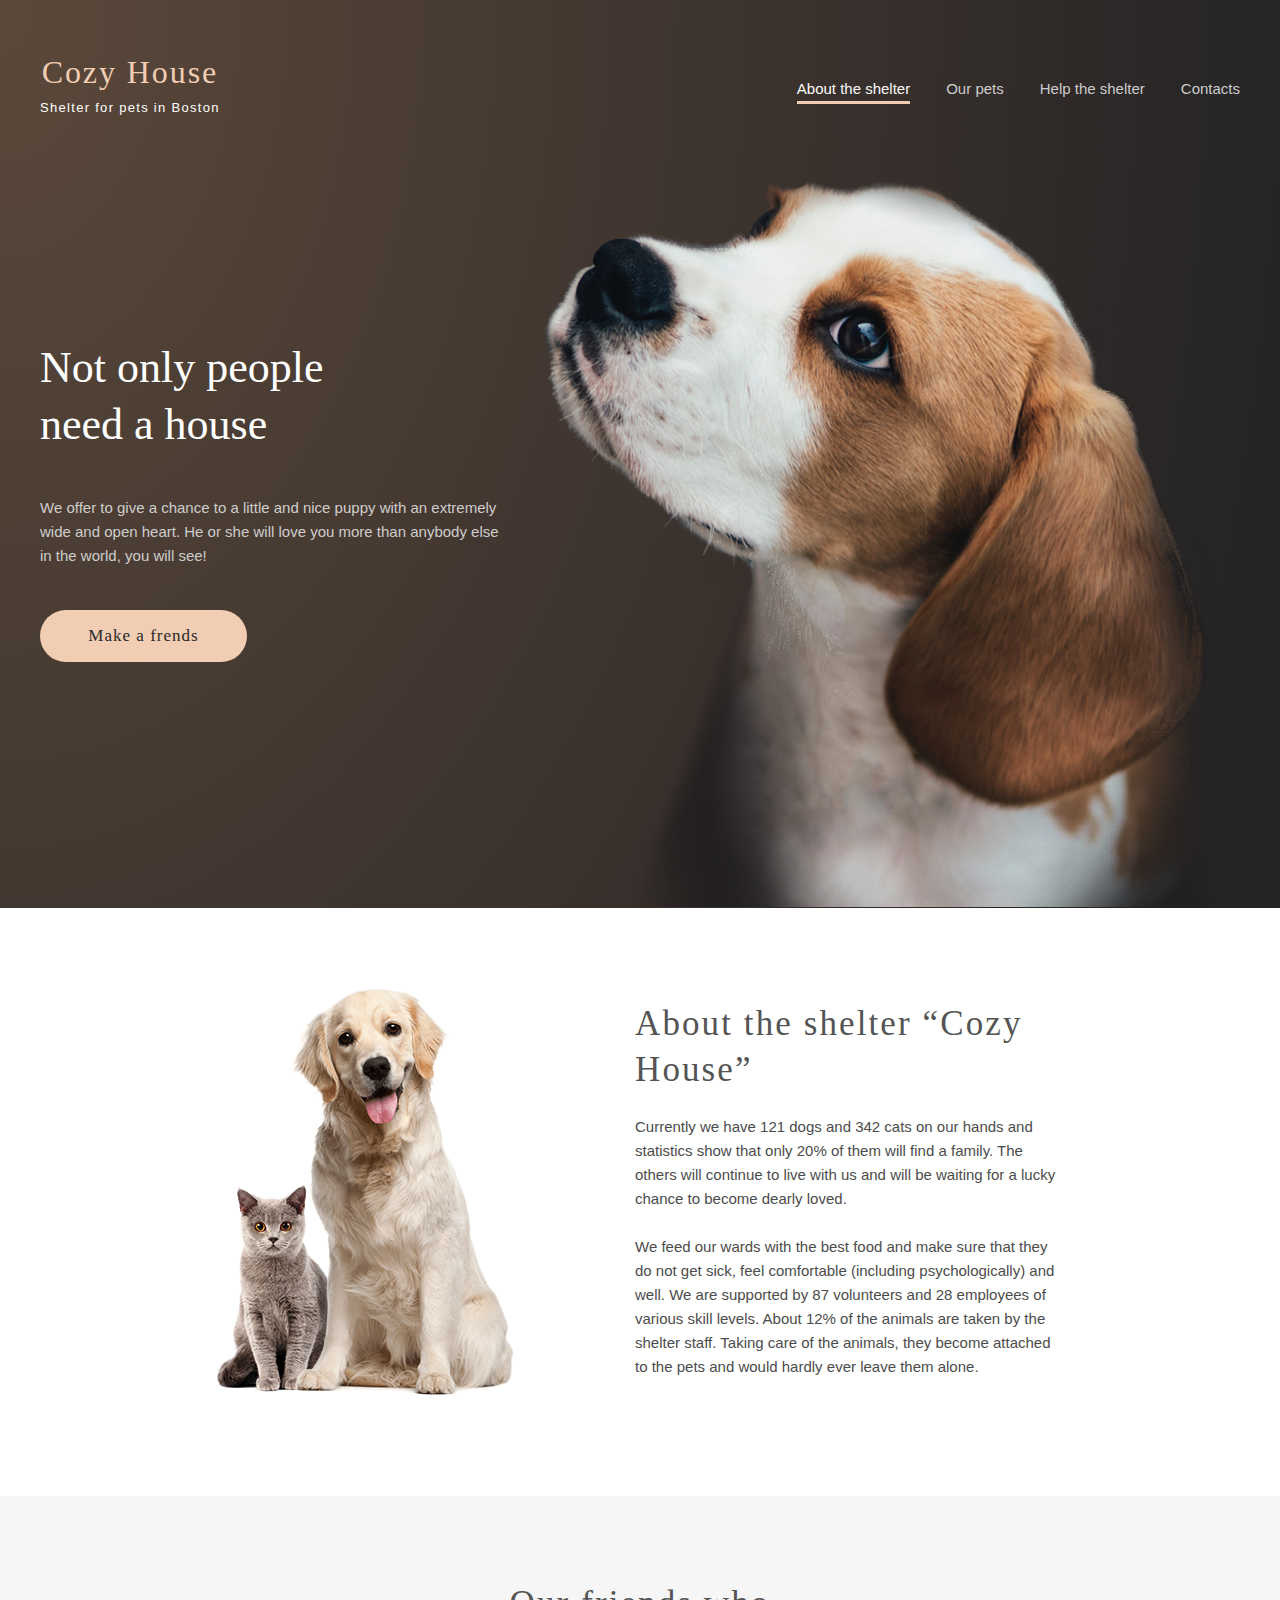
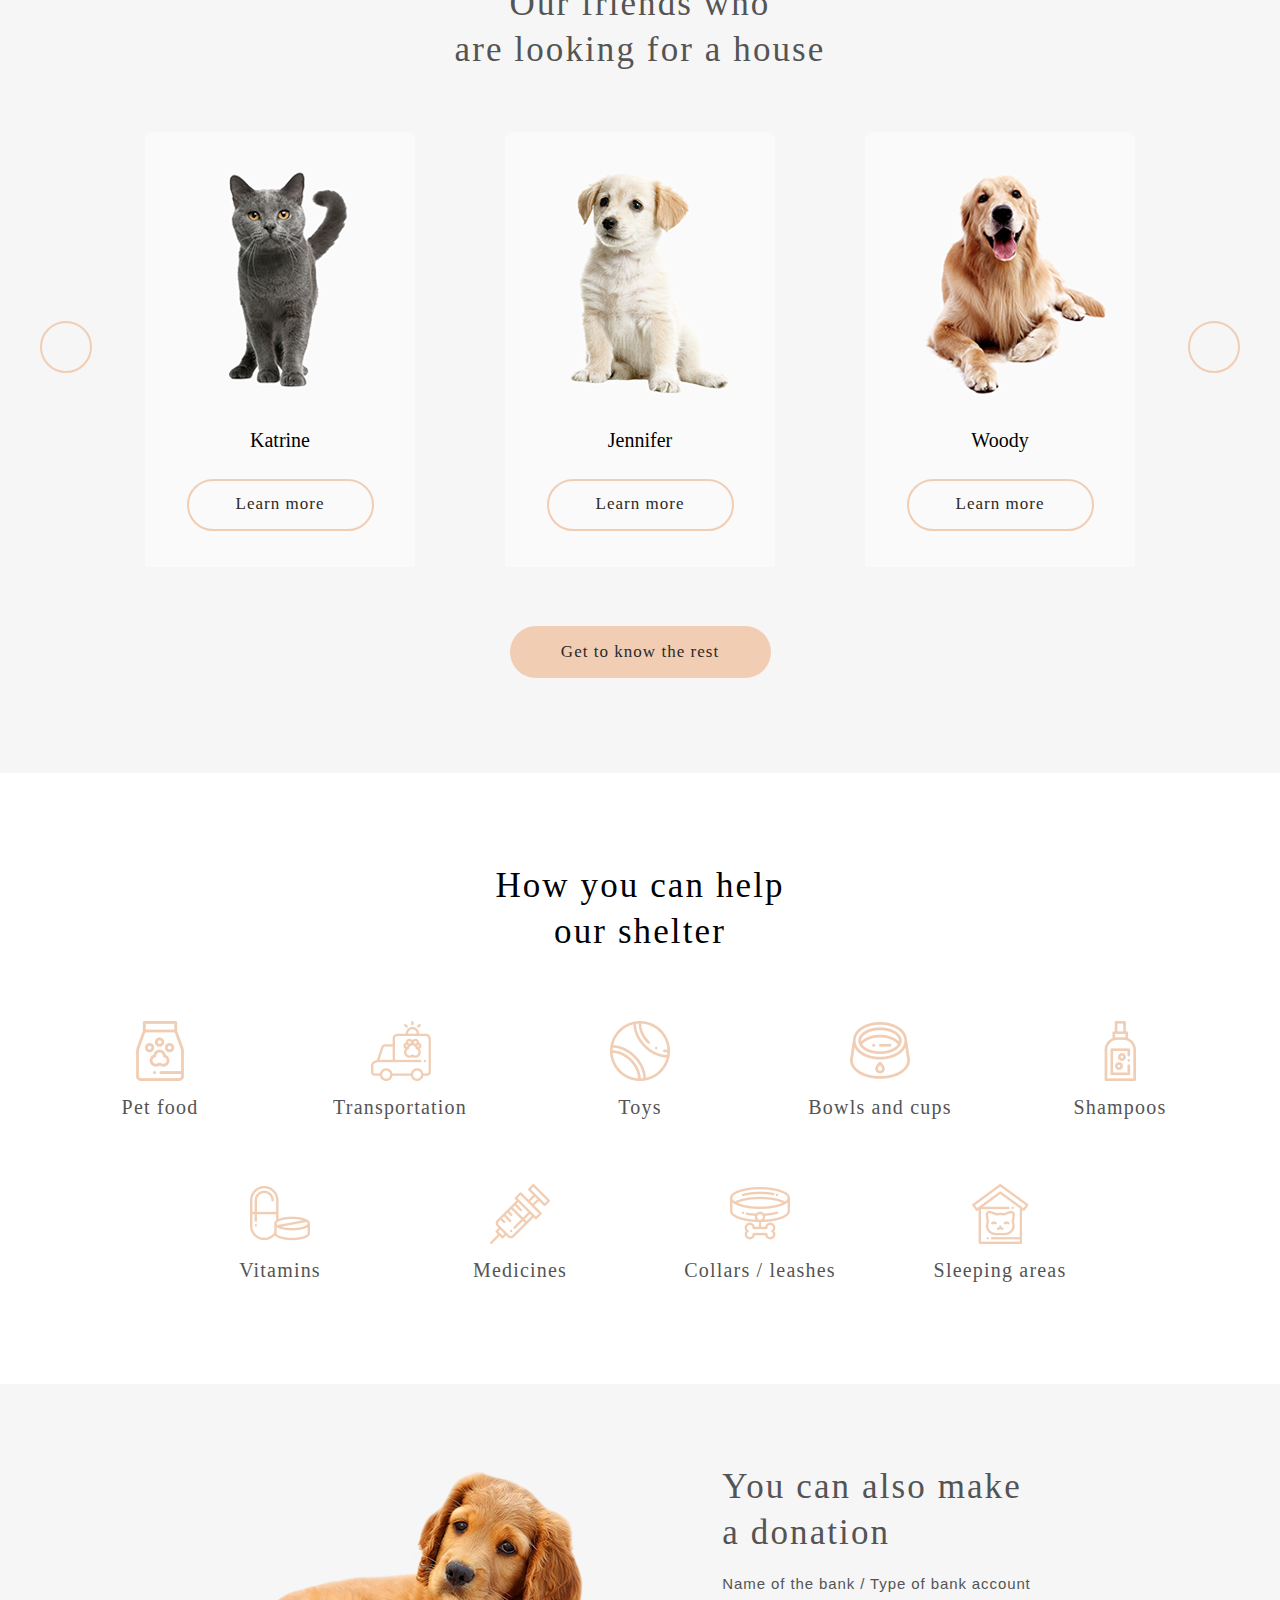
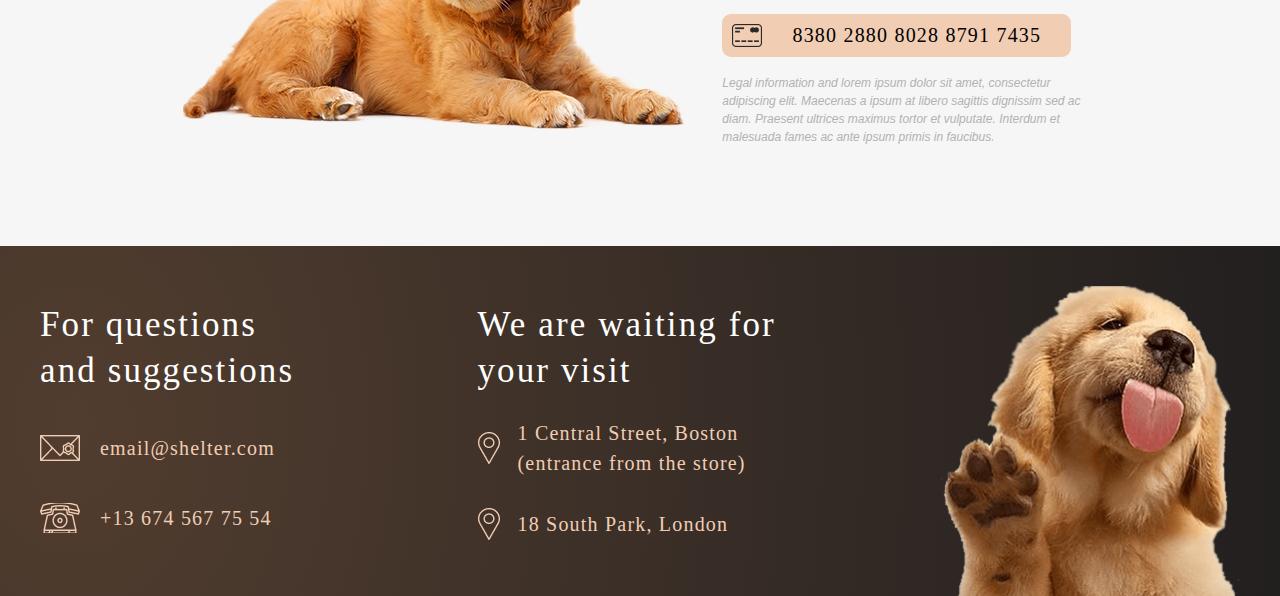
==== commit b16025d6: "Merge pull request #1 from Belastotski/shelter" ====
--- a/shelter/index.html
+++ b/shelter/index.html
@@ -6,31 +6,19 @@
     <meta name="viewport" content="width=device-width, initial-scale=1.0">
     <link
       href="https://fonts.googleapis.com/icon?family=Material+Icons"
-      rel="stylesheet"/>
+      rel="stylesheet"
+    />
     <link rel="stylesheet" href="./style.css" />
     <link rel="stylesheet" href="./normalize.css" />
     <title>Cozy House</title>
   </head>
   <body>
-    <div class="gray hide"></div>
     <div class="wrapper">
       <div class="head_background">
         <header class="header">
           <div class="logo">
             <h1 class="header-title">Cozy House</h1>
             <div class="header-subtitle">Shelter for pets in Boston</div>
-          </div>
-          <div class="burger">
-          </div>
-          <div class="menu-burger hide">
-            <ul class="menu-items">
-              <li class="menu-item menu-item-activ">
-                <a href="#">About the shelter</a>
-              </li>
-              <li class="menu-item"><a href="./pets.html">Our pets</a></li>
-              <li class="menu-item"><a href="#help">Help the shelter</a></li>
-              <li class="menu-item"><a href="#footer">Contacts</a></li>
-            </ul>
           </div>
           <div class="menu">
             <ul class="menu-items">
@@ -52,14 +40,14 @@
                 extremely wide and open heart. He or she will love you more than
                 anybody else in the world, you will see!
               </p>
-              <button class="btn main-btn" onclick="location.href='#pets';">Make a frends</button>
+              <button class="btn" onclick="location.href='#pets';">Make a frends</button>
             </div>
             <div class="main-img"></div>
           </main>
         </div>
       </div>
       <div class="about container">
-        <div class="about-container">
+        <div class="about-container mb20">
           <div class="about-img"></div>
           <div class="about-content subheading">
             <h3 class="about-header">About the shelter “Cozy House”</h3>
@@ -86,12 +74,33 @@
             are looking for a house
           </h3>
           <div class="pets-slider">
-            <button class="nav-btn nav-btn-left slider-btn btn" id="slider-btn-left">
+            <button class="nav-btn nav-btn-left slider-btn btn">
               <span class="material-icons"> arrow_right_alt </span>
             </button>
-            <div class="pets-slider-container" id="slider">
-            </div>
-            <button class="nav-btn-right nav-btn slider-btn btn" id="slider-btn-right">
+            <div class="pets-slider-container">
+              <div class="cards">
+                <div class="cards-container">
+                  <div class="card-img card-img-katrine"></div>
+                  <p class="card-name">Katrine</p>
+                  <button class="card-btn slider-btn btn">Learn more</button>
+                </div>
+              </div>
+              <div class="cards">
+                <div class="cards-container">
+                  <div class="card-img card-img-jennifer"></div>
+                  <p class="card-name">Jennifer</p>
+                  <button class="card-btn slider-btn btn">Learn more</button>
+                </div>
+              </div>
+              <div class="cards">
+                <div class="cards-container">
+                  <div class="card-img card-img-woody"></div>
+                  <p class="card-name">Woody</p>
+                  <button class="card-btn slider-btn btn">Learn more</button>
+                </div>
+              </div>
+            </div>
+            <button class="nav-btn-right nav-btn slider-btn btn">
               <span class="material-icons"> arrow_right_alt </span>
             </button>
           </div>
@@ -143,7 +152,7 @@
         </div>
       </div>
       <div class="donate container">
-        <div class="donate-container">
+        <div class="donate-container mb20">
           <div class="donate-img"></div>
           <div class="donate-content">
             <h3 class="donate-title heading">You can also make a donation</h3>
@@ -191,7 +200,5 @@
         </div>
       </footer>
     </div>
-    <script src="./js/script.js"></script>
-    <script src="./js/carousel.js"></script>
   </body>
 </html>
--- a/shelter/style.css
+++ b/shelter/style.css
@@ -33,49 +33,20 @@
   background: #FDDCC4;
 }
 
-.head_background {
-  display: flex;
-  flex-direction: column;
-  height: 100%;
-  width: 100%;
-  background: radial-gradient(100% 215.42% at 0% 0%, #5B483A 0%, #262425 100%), #211F20;
-}
-
-.gray {
-  display: none;
-  position: fixed;
-  top: 0;
-  left: 0;
-  width: 100%;
-  height: 100%;
-  content: "";
-  background-color: rgba(128, 128, 128, 0.7);
-  z-index: 1;
-}
-@media (max-width: 767px) {
-  .gray {
-    display: inline-block;
-  }
-}
-
 .wrapper {
   width: 1280px;
   margin: auto;
-  overflow: hidden;
-}
-@media (max-width: 1279px) {
-  .wrapper {
-    width: 768px;
-  }
-}
-@media (max-width: 767px) {
-  .wrapper {
-    width: 320px;
-  }
+}
+
+.head_background {
+  display: flex;
+  flex-direction: column;
+  height: 908px;
+  width: 100%;
+  background: radial-gradient(100% 215.42% at 0% 0%, #5B483A 0%, #262425 100%), #211F20;
 }
 
 .header {
-  position: relative;
   margin: 45px 40px 0 40px;
   display: flex;
   flex-direction: row;
@@ -83,17 +54,20 @@
   align-items: center;
   color: #FFFFFF;
 }
-@media (max-width: 1279px) {
-  .header {
-    margin: 30px 30px 0 30px;
-  }
-}
-@media (max-width: 767px) {
-  .header {
-    margin: 30px 0 0 0;
-  }
-}
-.header .header-title {
+
+.logo {
+  display: flex;
+  flex-direction: column;
+  align-items: center;
+  margin-bottom: 10px;
+  margin-top: 10px;
+}
+
+.logo:hover {
+  cursor: pointer;
+}
+
+.header-title {
   /* logo_title */
   font-family: "Georgia";
   font-style: normal;
@@ -105,7 +79,8 @@
   /* color-primary */
   color: #F1CDB3;
 }
-.header .header-subtitle {
+
+.header-subtitle {
   font-family: "Arial";
   font-style: normal;
   font-weight: 400;
@@ -114,126 +89,6 @@
   display: flex;
   align-items: center;
   letter-spacing: 0.1em;
-}
-
-.logo {
-  z-index: 200;
-  display: flex;
-  flex-direction: column;
-  align-items: center;
-  margin-bottom: 10px;
-  margin-top: 10px;
-}
-.logo .logo:hover {
-  cursor: pointer;
-}
-@media (max-width: 767px) {
-  .logo {
-    margin: 0 0 0 10px;
-  }
-}
-
-.display-block {
-  display: block;
-}
-
-.burger {
-  display: none;
-  content: "";
-  width: 30px;
-  height: 22px;
-  background-image: url("./assets/icon/Burger.png");
-  transition: transform 0.8s;
-}
-.burger:hover {
-  cursor: pointer;
-}
-.burger.active {
-  transform: rotate(90deg);
-}
-@media (max-width: 767px) {
-  .burger {
-    display: inline-block;
-    margin-right: 53px;
-    z-index: 200;
-  }
-}
-
-.hide {
-  display: none !important;
-}
-
-.show {
-  display: inline-block;
-}
-
-.show-burger-menu {
-  -webkit-animation: burger 0.3s;
-          animation: burger 0.3s;
-}
-@-webkit-keyframes burger {
-  0% {
-    right: -320px;
-  }
-  100% {
-    right: 0px;
-  }
-}
-@keyframes burger {
-  0% {
-    right: -320px;
-  }
-  100% {
-    right: 0px;
-  }
-}
-
-.hide-burger-menu {
-  -webkit-animation: bur 0.3s;
-          animation: bur 0.3s;
-}
-@-webkit-keyframes bur {
-  0% {
-    right: 0px;
-  }
-  100% {
-    right: -320px;
-    display: none;
-  }
-}
-@keyframes bur {
-  0% {
-    right: 0px;
-  }
-  100% {
-    right: -320px;
-    display: none;
-  }
-}
-
-.menu {
-  display: inline-block;
-}
-@media (max-width: 767px) {
-  .menu {
-    display: none;
-  }
-}
-
-.menu-burger {
-  z-index: 100;
-  display: none;
-  width: 320px;
-}
-@media (max-width: 767px) {
-  .menu-burger {
-    display: inline-block;
-    position: absolute;
-    top: -50px;
-    right: 0px;
-    height: 823px;
-    background-color: #292929;
-  }
 }
 
 .menu-items {
@@ -247,25 +102,9 @@
   line-height: 160%;
   color: #CDCDCD;
 }
-@media (max-width: 767px) {
-  .menu-items {
-    flex-direction: column;
-    padding: 0;
-    justify-content: center;
-    align-items: center;
-    height: 100%;
-    width: 100%;
-  }
-}
 
 .menu-item {
   margin: 0 0 0 36px;
-}
-@media (max-width: 767px) {
-  .menu-item {
-    margin: 20px 0;
-    font-size: 32px;
-  }
 }
 
 .menu-item-activ {
@@ -276,29 +115,10 @@
 .main-container {
   margin: 44px 40px 0 40px;
 }
-@media (max-width: 1279px) {
-  .main-container {
-    margin: 60px 100px 0 90px;
-    height: 1015px;
-  }
-}
-@media (max-width: 767px) {
-  .main-container {
-    height: 673px;
-    margin: 30px 10px 0 10px;
-  }
-}
 
 .main {
   display: flex;
   flex-direction: row;
-}
-@media (max-width: 1279px) {
-  .main {
-    flex-direction: column;
-    align-items: center;
-    justify-content: space-between;
-  }
 }
 
 .main-content {
@@ -308,56 +128,25 @@
   align-items: flex-start;
   margin-top: 160px;
 }
-@media (max-width: 1279px) {
-  .main-content {
-    margin-top: 0;
-  }
-}
-@media (max-width: 767px) {
-  .main-content {
-    align-items: center;
-    width: 100%;
-  }
-}
 
 h2 {
+  /* h2 */
   font-family: "Georgia";
   font-style: normal;
   font-weight: 400;
   font-size: 44px;
   line-height: 130%;
-}
-@media (max-width: 767px) {
-  h2 {
-    font-size: 25px;
-  }
+  /* or 57px */
 }
 
 .main-header {
   width: 310px;
   color: #FFFFFF;
 }
-@media (max-width: 767px) {
-  .main-header {
-    width: 200px;
-    text-align: center;
-  }
-}
-
-@media (max-width: 1279px) {
-  .main-btn {
-    align-self: center;
-  }
-}
 
 .main-text {
   margin: 42px 0;
   color: #CDCDCD;
-}
-@media (max-width: 767px) {
-  .main-text {
-    text-align: center;
-  }
 }
 
 .subheading {
@@ -375,37 +164,9 @@
   background-image: url("./assets/img/puppy.png");
   content: "";
 }
-@media (max-width: 1279px) {
-  .main-img {
-    margin: 99px 0 0 120px;
-    width: 569px;
-    height: 593px;
-    background-position: top top;
-    background-size: contain;
-    background-repeat: no-repeat;
-  }
-}
-@media (max-width: 767px) {
-  .main-img {
-    width: 260px;
-    height: 272px;
-    margin: 105px 0 0 60px;
-  }
-}
 
 .about {
   height: 588px;
-}
-@media (max-width: 1279px) {
-  .about {
-    height: 1048px;
-  }
-}
-@media (max-width: 767px) {
-  .about {
-    height: 974px;
-    margin: 0;
-  }
 }
 
 .about-container {
@@ -414,29 +175,6 @@
   display: flex;
   flex-direction: row;
   justify-content: center;
-}
-@media (max-width: 1279px) {
-  .about-container {
-    width: 768px;
-  }
-}
-@media (max-width: 767px) {
-  .about-container {
-    width: 320px;
-  }
-}
-@media (max-width: 1279px) {
-  .about-container {
-    height: 868px;
-    flex-direction: column;
-    align-items: center;
-    justify-content: flex-start;
-  }
-}
-@media (max-width: 767px) {
-  .about-container {
-    height: 890px;
-  }
 }
 
 .about-img {
@@ -447,19 +185,6 @@
   content: "";
   background: url(./assets/img/pets.png);
 }
-@media (max-width: 1279px) {
-  .about-img {
-    margin: 80px 0 0 0;
-    order: 1;
-  }
-}
-@media (max-width: 767px) {
-  .about-img {
-    width: 260px;
-    height: 353px;
-    margin: 42px 0 0 0;
-  }
-}
 
 .about-content {
   margin: 22px 175px 0 120px;
@@ -470,18 +195,6 @@
   flex-direction: column;
   justify-content: space-around;
 }
-@media (max-width: 1279px) {
-  .about-content {
-    margin: 0;
-    order: 0;
-  }
-}
-@media (max-width: 767px) {
-  .about-content {
-    width: 270px;
-    height: 494px;
-  }
-}
 
 h3 {
   font-family: "Georgia";
@@ -491,41 +204,20 @@
   line-height: 130%;
   letter-spacing: 0.06em;
 }
-@media (max-width: 767px) {
-  h3 {
-    font-size: 25px;
-    line-height: 32px;
-    text-align: center;
-  }
-}
 
 .about-header {
   color: #545454;
   width: 390px;
 }
-@media (max-width: 767px) {
-  .about-header {
-    width: 270px;
-  }
-}
 
 .about-center {
   margin-top: 20px;
 }
-@media (max-width: 767px) {
-  .about-center {
-    text-align: justify;
-  }
-}
+
 .pets {
   height: 877px;
   width: 100%;
   background: #F6F6F6;
-}
-@media (max-width: 767px) {
-  .pets {
-    height: 791px;
-  }
 }
 
 .pets-container {
@@ -538,86 +230,25 @@
   justify-content: space-between;
   margin-top: -10px;
 }
-@media (max-width: 1279px) {
-  .pets-container {
-    width: 768px;
-  }
-}
-@media (max-width: 767px) {
-  .pets-container {
-    width: 320px;
-  }
-}
-@media (max-width: 767px) {
-  .pets-container {
-    height: 707px;
-  }
-}
 
 .pets-head {
   width: 400px;
   text-align: center;
   color: #545454;
 }
-@media (max-width: 767px) {
-  .pets-head {
-    width: 320px;
-  }
-}
 
 .pets-slider {
   width: 1200px;
   height: 435px;
   position: relative;
 }
-@media (max-width: 1279px) {
-  .pets-slider {
-    width: 768px;
-  }
-}
-@media (max-width: 767px) {
-  .pets-slider {
-    width: 320px;
-  }
-}
-@media (max-width: 1279px) {
-  .pets-slider {
-    width: 706px;
-  }
-}
-@media (max-width: 767px) {
-  .pets-slider {
-    width: 310px;
-    margin-bottom: 10px;
-  }
-}
 
 .pets-slider-container {
-  margin: auto;
-  overflow: hidden;
-  width: 90%;
+  width: 100%;
   height: 100%;
   display: flex;
   flex-direction: row;
-  justify-content: flex-start;
-  transition: width 1s;
-}
-@media (max-width: 1279px) {
-  .pets-slider-container {
-    width: 88%;
-    flex-wrap: wrap;
-    overflow: hidden;
-    overflow-y: hidden;
-  }
-}
-@media (max-width: 767px) {
-  .pets-slider-container {
-    width: 100%;
-    margin: 0;
-    flex-wrap: wrap;
-    overflow: hidden;
-    overflow-y: hidden;
-  }
+  justify-content: center;
 }
 
 .cards {
@@ -625,14 +256,10 @@
   width: 270px;
   height: 435px;
 }
-@media (max-width: 1279px) {
-  .cards {
-    margin: 0 20px;
-  }
-}
 
 .cards:hover {
   cursor: pointer;
+  transform: scale(1.1);
   box-shadow: 0 4px 8px 0 rgba(0, 0, 0, 0.2), 0 6px 20px 0 rgba(0, 0, 0, 0.19);
 }
 
@@ -694,28 +321,13 @@
   position: absolute;
   top: 189px;
 }
-@media (max-width: 767px) {
-  .nav-btn {
-    top: 450px;
-  }
-}
 
 .nav-btn-left {
   transform: rotate(-180deg);
 }
-@media (max-width: 767px) {
-  .nav-btn-left {
-    left: 55px;
-  }
-}
 
 .nav-btn-right {
-  right: 0;
-}
-@media (max-width: 767px) {
-  .nav-btn-right {
-    right: 55px;
-  }
+  right: 0px;
 }
 
 .pets-btn {
@@ -727,57 +339,20 @@
   width: 1280px;
   height: 611px;
 }
-@media (max-width: 1279px) {
-  .help {
-    width: 768px;
-  }
-}
-@media (max-width: 767px) {
-  .help {
-    width: 320px;
-  }
-}
-@media (max-width: 1279px) {
-  .help {
-    height: 779px;
-  }
-}
-@media (max-width: 767px) {
-  .help {
-    height: 661px;
-    padding: 42px 0;
-  }
-}
 
 .help-container {
-  max-width: 1200;
+  width: 1200px;
   height: 431px;
   display: flex;
   flex-direction: column;
   align-items: center;
   justify-content: space-between;
-}
-@media (max-width: 1279px) {
-  .help-container {
-    width: 630px;
-    height: 599px;
-  }
-}
-@media (max-width: 767px) {
-  .help-container {
-    height: 100%;
-  }
 }
 
 .help-title {
   width: 310px;
   text-align: center;
 }
-@media (max-width: 767px) {
-  .help-title {
-    width: 270px;
-  }
-}
 
 .help-icons {
   width: 1200px;
@@ -786,27 +361,6 @@
   flex-direction: row;
   justify-content: center;
   flex-wrap: wrap;
-}
-@media (max-width: 1279px) {
-  .help-icons {
-    width: 768px;
-  }
-}
-@media (max-width: 767px) {
-  .help-icons {
-    width: 320px;
-  }
-}
-@media (max-width: 1279px) {
-  .help-icons {
-    height: 446px;
-  }
-}
-@media (max-width: 767px) {
-  .help-icons {
-    height: 555px;
-    justify-content: flex-start;
-  }
 }
 
 .help-card {
@@ -820,19 +374,6 @@
   justify-content: space-around;
   align-content: space-around;
 }
-@media (max-width: 1279px) {
-  .help-card {
-    flex: 0 0 30%;
-  }
-}
-@media (max-width: 767px) {
-  .help-card {
-    flex: 0 0 50%;
-    height: 87px;
-    width: 130px;
-    margin-bottom: 30px;
-  }
-}
 
 .help-card-icon {
   width: 100%;
@@ -897,16 +438,6 @@
   width: 100%;
   background: #F6F6F6;
 }
-@media (max-width: 1279px) {
-  .donate {
-    height: 783px;
-  }
-}
-@media (max-width: 767px) {
-  .donate {
-    height: 542px;
-  }
-}
 
 .donate-container {
   width: 915px;
@@ -915,22 +446,6 @@
   flex-direction: row;
   justify-content: space-between;
   align-items: center;
-}
-@media (max-width: 1279px) {
-  .donate-container {
-    width: 100%;
-    height: 100%;
-    flex-direction: column;
-  }
-}
-@media (max-width: 767px) {
-  .donate-container {
-    width: 100%;
-    height: 100%;
-    justify-content: space-around;
-    box-sizing: border-box;
-    padding: 0 20px;
-  }
 }
 
 .donate-img {
@@ -942,22 +457,6 @@
   background-repeat: no-repeat;
   height: 100%;
 }
-@media (max-width: 1279px) {
-  .donate-img {
-    width: 505px;
-    height: 261px;
-    order: 1;
-    margin: 0 0 100px 0;
-  }
-}
-@media (max-width: 767px) {
-  .donate-img {
-    width: 260px;
-    height: 135px;
-    margin: 0;
-    background-size: contain;
-  }
-}
 
 .donate-content {
   margin-top: 20px;
@@ -967,38 +466,14 @@
   flex-direction: column;
   justify-content: space-between;
 }
-@media (max-width: 1279px) {
-  .donate-content {
-    margin-top: 80px;
-    width: 380px;
-  }
-}
-@media (max-width: 767px) {
-  .donate-content {
-    height: 281px;
-    width: 300px;
-    margin: 0;
-    align-items: center;
-  }
-}
 
 .donate-title {
   color: #545454;
   width: 300px;
 }
-@media (max-width: 767px) {
-  .donate-title {
-    width: 220px;
-  }
-}
 
 .donate-subheading {
   color: #545454;
-}
-@media (max-width: 767px) {
-  .donate-subheading {
-    font-size: 13px;
-  }
 }
 
 .card {
@@ -1013,11 +488,6 @@
   background-position: 3% 50%;
   background-repeat: no-repeat;
 }
-@media (max-width: 767px) {
-  .card {
-    width: 280px;
-  }
-}
 
 .card-num {
   margin-left: 40px;
@@ -1034,12 +504,6 @@
   align-items: center;
   /* color-dark-m */
   color: #B2B2B2;
-}
-@media (max-width: 767px) {
-  .donate-info {
-    width: 280px;
-    text-align: justify;
-  }
 }
 
 h5 {
@@ -1071,11 +535,6 @@
   align-items: center;
   letter-spacing: 0.06em;
 }
-@media (max-width: 767px) {
-  h4 {
-    font-size: 15px;
-  }
-}
 
 .mb20 {
   margin-bottom: 40px;
@@ -1089,16 +548,6 @@
   align-items: center;
   flex-direction: column;
   justify-content: flex-end;
-}
-@media (max-width: 1279px) {
-  .footer {
-    height: 639px;
-  }
-}
-@media (max-width: 767px) {
-  .footer {
-    height: 809px;
-  }
 }
 
 .footer-container {
@@ -1108,23 +557,6 @@
   flex-direction: row;
   justify-content: space-between;
 }
-@media (max-width: 1279px) {
-  .footer-container {
-    height: 100%;
-    flex-wrap: wrap;
-    justify-content: center;
-  }
-}
-@media (max-width: 1279px) {
-  .footer-container {
-    width: 768px;
-  }
-}
-@media (max-width: 767px) {
-  .footer-container {
-    width: 320px;
-  }
-}
 
 .info {
   display: flex;
@@ -1134,38 +566,17 @@
 }
 
 .contact {
-  margin-top: 30px;
   width: 280px;
-}
-@media (max-width: 767px) {
-  .contact {
-    width: 250px;
-  }
 }
 
 .c-title {
   color: #FFFFFF;
 }
-@media (max-width: 767px) {
-  .c-title {
-    width: 250px;
-  }
-}
 
 .c-container {
   margin-top: 16px;
   display: flex;
   flex-direction: column;
-}
-@media (max-width: 1279px) {
-  .c-container {
-    margin: 30px 30px;
-  }
-}
-@media (max-width: 767px) {
-  .c-container {
-    margin: 20px 10px;
-  }
 }
 
 .contact-email {
@@ -1196,17 +607,6 @@
 .location {
   width: 305px;
 }
-@media (max-width: 767px) {
-  .location {
-    width: 300px;
-  }
-}
-
-@media (max-width: 767px) {
-  .contact-location {
-    align-self: center;
-  }
-}
 
 .contact-city {
   background-image: url("./assets/icon/pin.png");
@@ -1227,23 +627,6 @@
   background-image: url("assets/img/footer-puppy.png");
   content: "";
 }
-@media (max-width: 767px) {
-  .help-img {
-    width: 260px;
-    height: 269px;
-    background-size: contain;
-  }
-}
-@media (max-width: 1279px) {
-  .help-img {
-    margin-top: 30px;
-  }
-}
-@media (max-width: 767px) {
-  .help-img {
-    margin-top: 40px;
-  }
-}
 
 .card-img-timmy {
   background-image: url(./assets/img/slider/timmy.png);
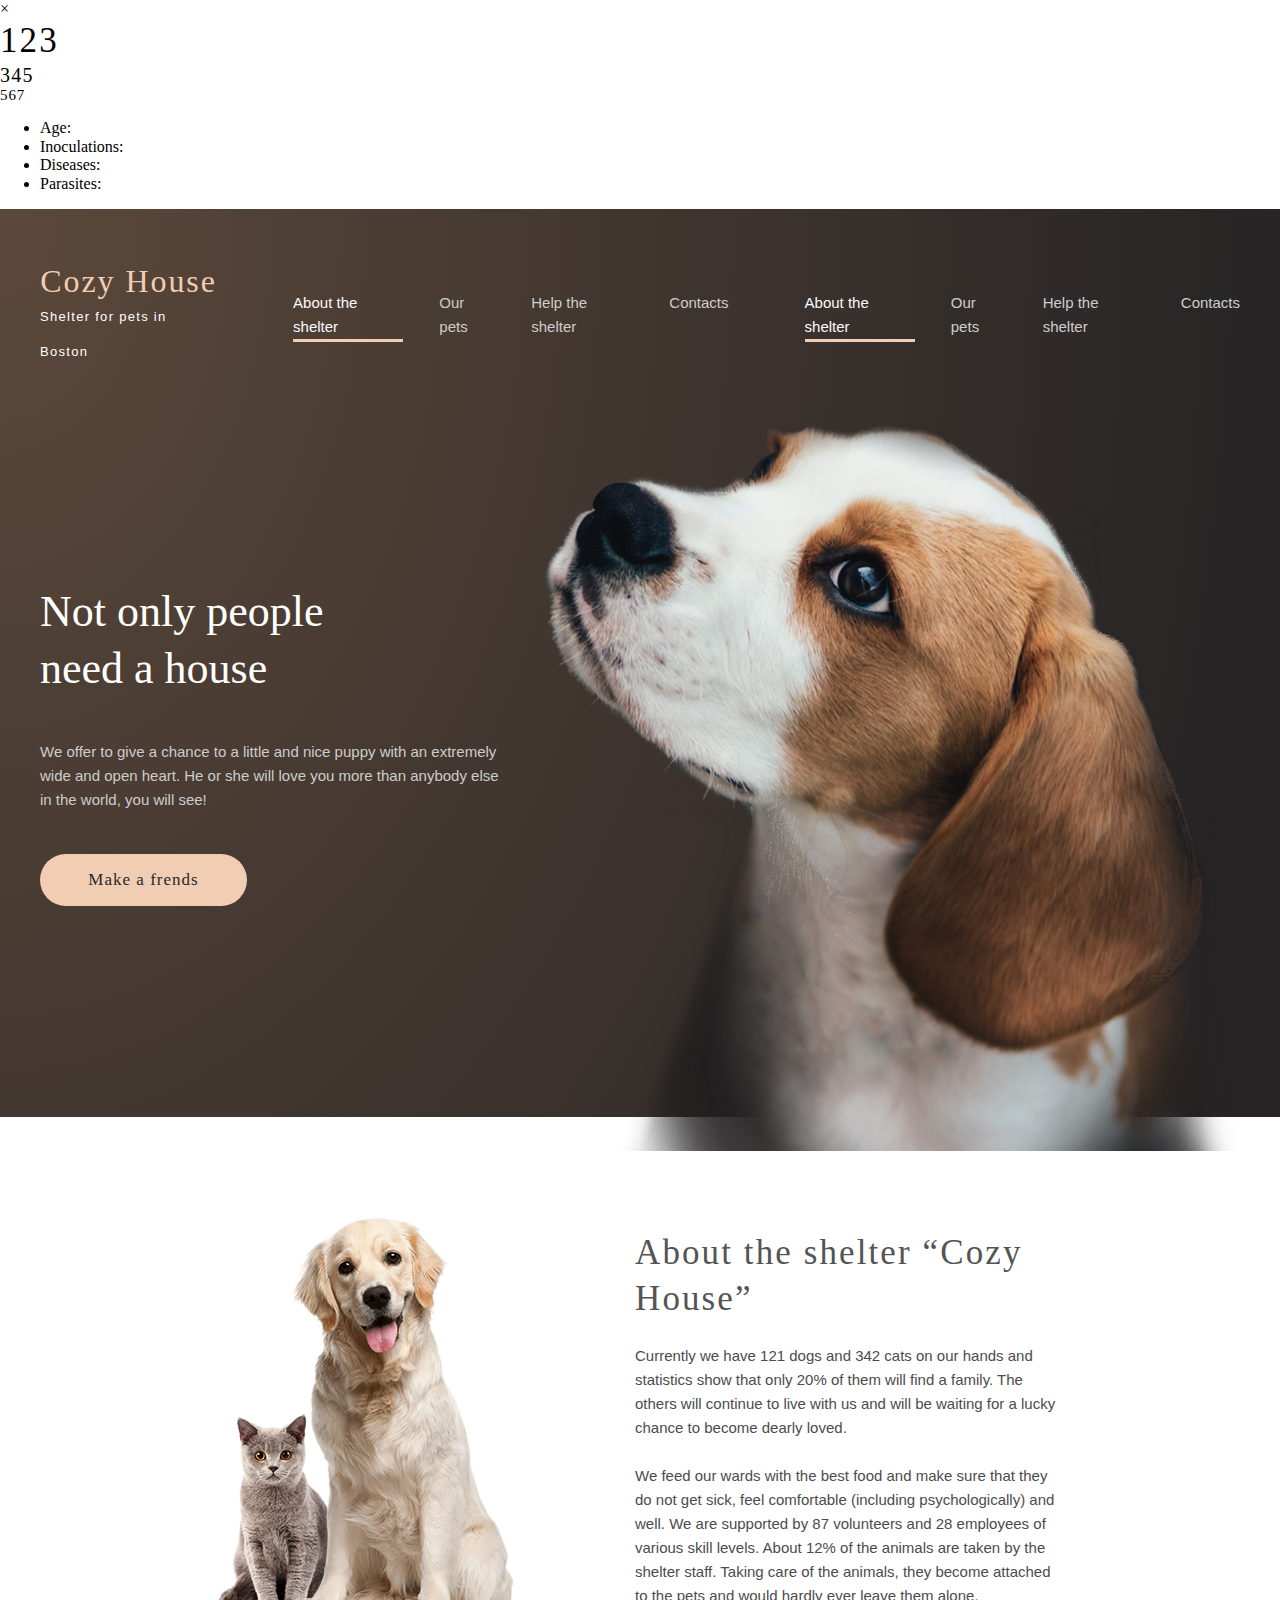
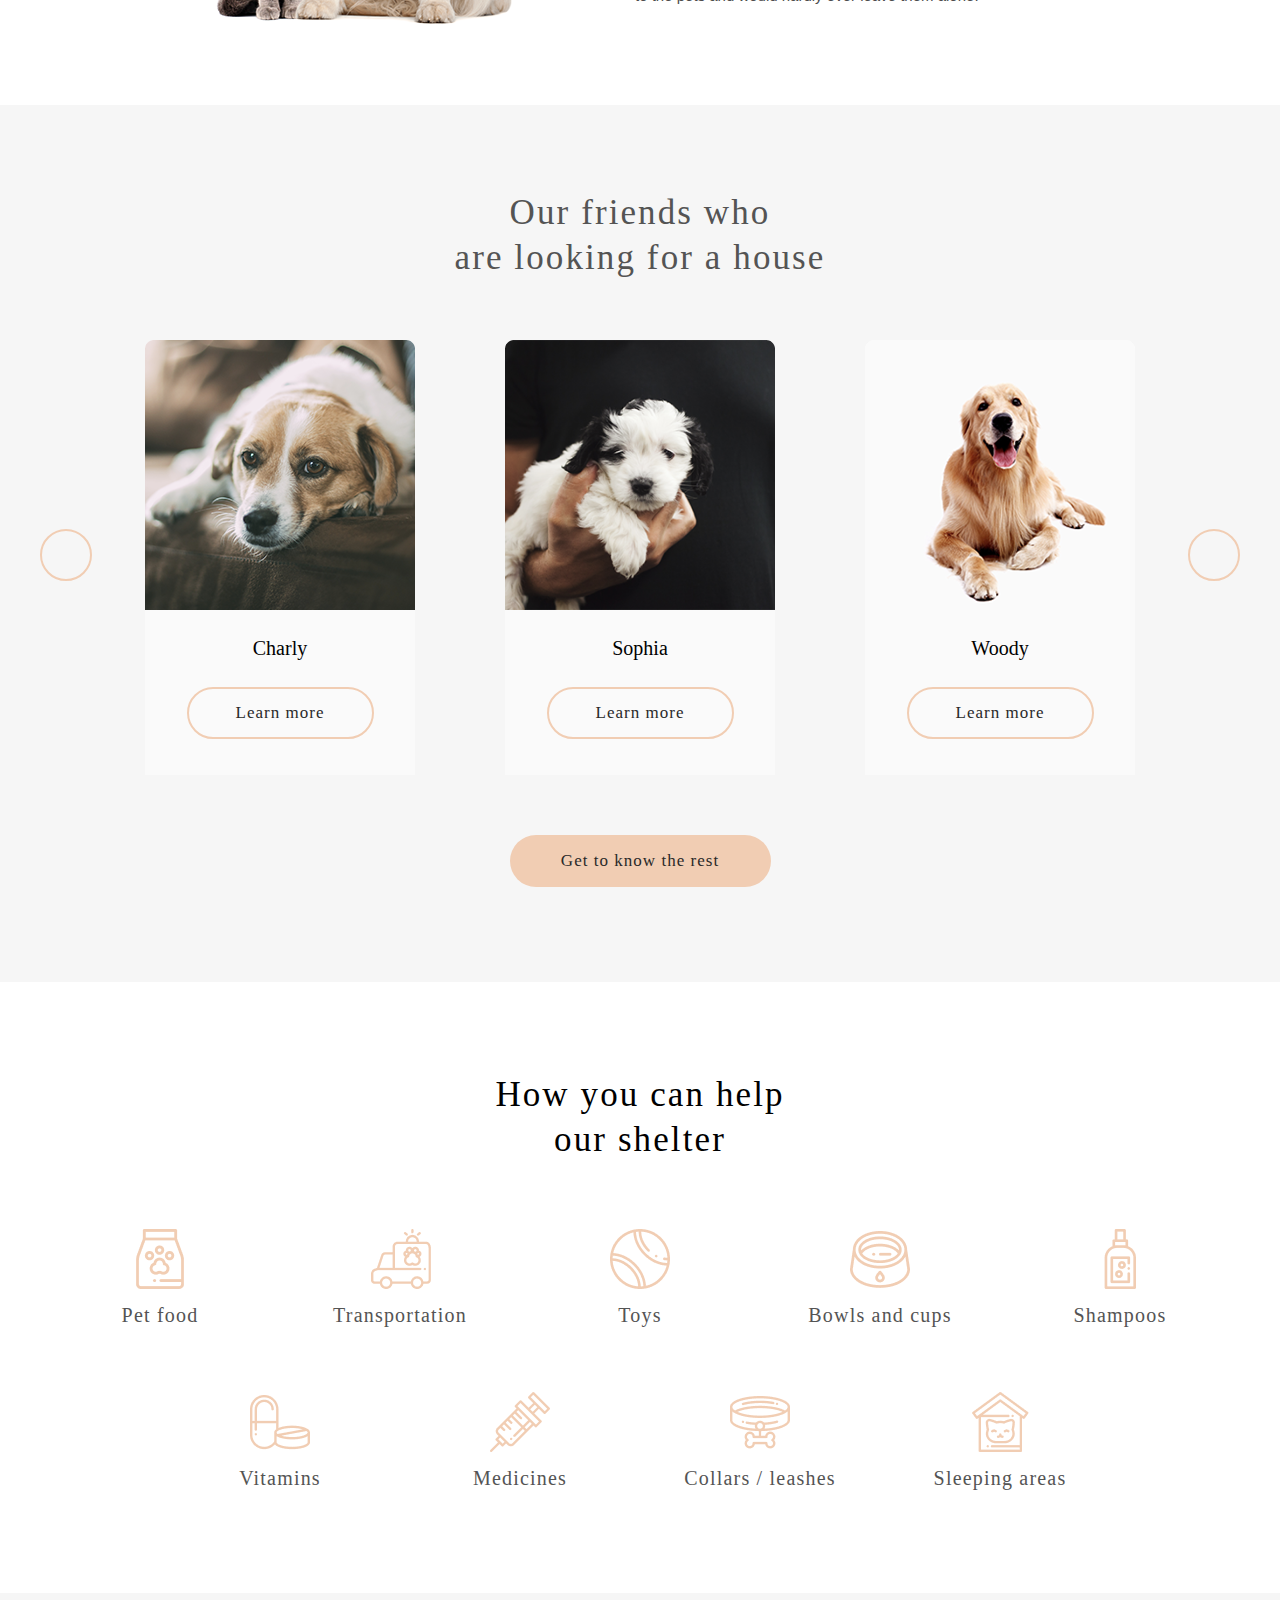
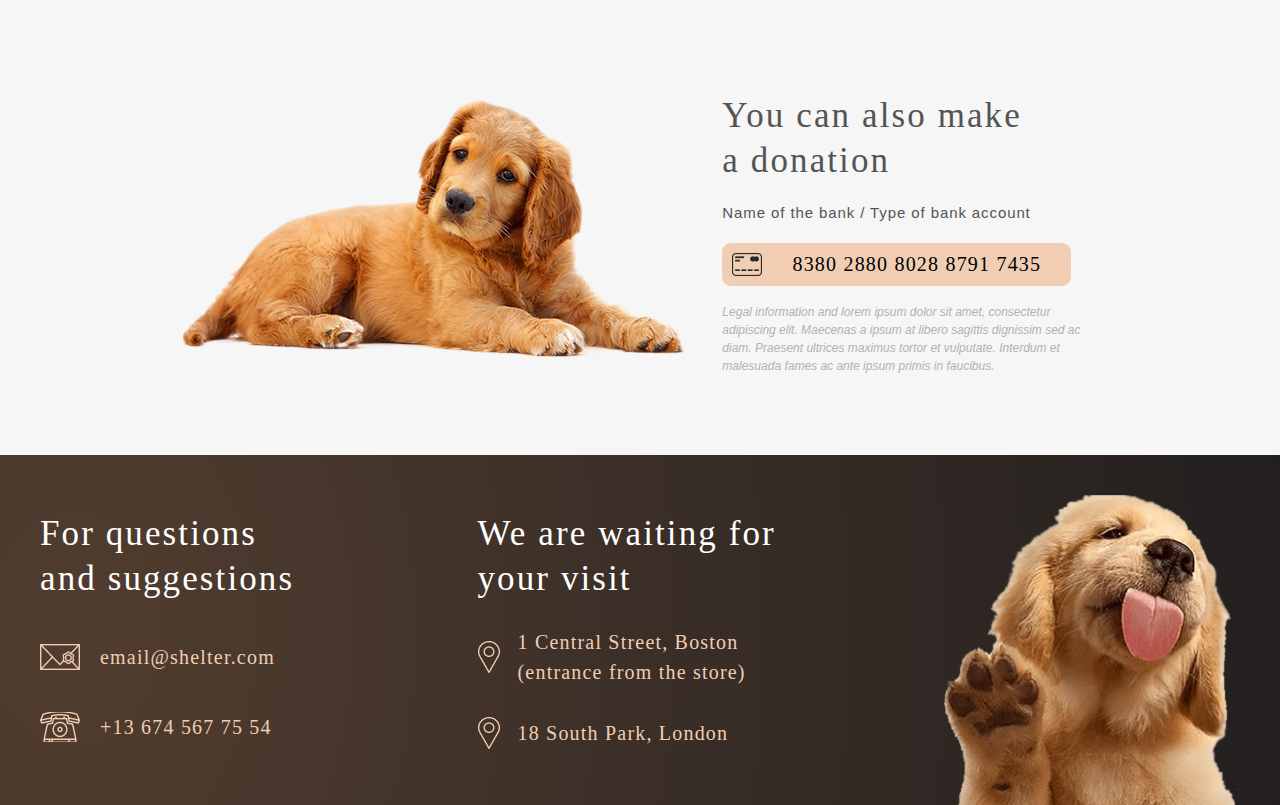
==== commit b01e2cca: "fix: link in footer and cursor on logo" ====
--- a/shelter/index.html
+++ b/shelter/index.html
@@ -6,19 +6,48 @@
     <meta name="viewport" content="width=device-width, initial-scale=1.0">
     <link
       href="https://fonts.googleapis.com/icon?family=Material+Icons"
-      rel="stylesheet"
-    />
+      rel="stylesheet"/>
     <link rel="stylesheet" href="./style.css" />
     <link rel="stylesheet" href="./normalize.css" />
     <title>Cozy House</title>
   </head>
   <body>
+    <div class="modal-container hide">
+    <div class="modal">
+      <div class="modal-close">&times</div>
+      <div class="modal-img"></div>
+      <div class="modal-content">
+        <h3 class="modal-title" id="name">123</h3>
+        <h4 class="modal-subtitle" id="pet-type">345</h4>
+        <h5 class="modal-body" id="pet-content">567</h5>
+        <ul class="modal-list">
+          <li class="modal-list-age"><span class="modal-list-title">Age:&nbsp;</span><span class="modal-list-content" id="age"></span></li>
+          <li class="modal-list-inoculations"><span class="modal-list-title">Inoculations:&nbsp;</span><span class="modal-list-content" id="inoculations"></span></li>
+          <li class="modal-list-diseases"><span class="modal-list-title">Diseases:&nbsp;</span><span class="modal-list-content" id="diseases"></span></li>
+          <li class="modal-list-parasites"><span class="modal-list-title">Parasites:&nbsp;</span><span class="modal-list-content" id="parasites"></span></li>
+        </ul>
+      </div>
+    </div>
+  </div>
+    <div class="gray hide"></div>
     <div class="wrapper">
       <div class="head_background">
         <header class="header">
           <div class="logo">
             <h1 class="header-title">Cozy House</h1>
             <div class="header-subtitle">Shelter for pets in Boston</div>
+          </div>
+          <div class="burger">
+          </div>
+          <div class="menu-burger hide">
+            <ul class="menu-items">
+              <li class="menu-item menu-item-activ">
+                <a href="#">About the shelter</a>
+              </li>
+              <li class="menu-item"><a href="./pets.html">Our pets</a></li>
+              <li class="menu-item"><a href="#help">Help the shelter</a></li>
+              <li class="menu-item"><a href="#footer">Contacts</a></li>
+            </ul>
           </div>
           <div class="menu">
             <ul class="menu-items">
@@ -40,14 +69,14 @@
                 extremely wide and open heart. He or she will love you more than
                 anybody else in the world, you will see!
               </p>
-              <button class="btn" onclick="location.href='#pets';">Make a frends</button>
+              <button class="btn main-btn" onclick="location.href='#pets';">Make a frends</button>
             </div>
             <div class="main-img"></div>
           </main>
         </div>
       </div>
       <div class="about container">
-        <div class="about-container mb20">
+        <div class="about-container">
           <div class="about-img"></div>
           <div class="about-content subheading">
             <h3 class="about-header">About the shelter “Cozy House”</h3>
@@ -74,33 +103,12 @@
             are looking for a house
           </h3>
           <div class="pets-slider">
-            <button class="nav-btn nav-btn-left slider-btn btn">
+            <button class="nav-btn nav-btn-left slider-btn btn" id="slider-btn-left">
               <span class="material-icons"> arrow_right_alt </span>
             </button>
-            <div class="pets-slider-container">
-              <div class="cards">
-                <div class="cards-container">
-                  <div class="card-img card-img-katrine"></div>
-                  <p class="card-name">Katrine</p>
-                  <button class="card-btn slider-btn btn">Learn more</button>
-                </div>
-              </div>
-              <div class="cards">
-                <div class="cards-container">
-                  <div class="card-img card-img-jennifer"></div>
-                  <p class="card-name">Jennifer</p>
-                  <button class="card-btn slider-btn btn">Learn more</button>
-                </div>
-              </div>
-              <div class="cards">
-                <div class="cards-container">
-                  <div class="card-img card-img-woody"></div>
-                  <p class="card-name">Woody</p>
-                  <button class="card-btn slider-btn btn">Learn more</button>
-                </div>
-              </div>
-            </div>
-            <button class="nav-btn-right nav-btn slider-btn btn">
+            <div class="pets-slider-container" id="slider">
+            </div>
+            <button class="nav-btn-right nav-btn slider-btn btn" id="slider-btn-right">
               <span class="material-icons"> arrow_right_alt </span>
             </button>
           </div>
@@ -152,7 +160,7 @@
         </div>
       </div>
       <div class="donate container">
-        <div class="donate-container mb20">
+        <div class="donate-container">
           <div class="donate-img"></div>
           <div class="donate-content">
             <h3 class="donate-title heading">You can also make a donation</h3>
@@ -187,12 +195,12 @@
               We are waiting for your visit
             </h3>
             <h4 class="contact-city conact-fiel">
-                <a href="https://www.google.com/maps/place/%D0%92%D0%B0%D1%80%D1%88%D0%B0%D0%B2%D0%B0/@52.1811685,21.3651849,1647m/data=!3m1!1e3!4m5!3m4!1s0x471ecc669a869f01:0x72f0be2a88ead3fc!8m2!3d52.2294817!4d21.0127258">
+                <a href="https://www.google.com/maps/place/%D0%92%D0%B0%D1%80%D1%88%D0%B0%D0%B2%D0%B0/@52.1811685,21.3651849,1647m/data=!3m1!1e3!4m5!3m4!1s0x471ecc669a869f01:0x72f0be2a88ead3fc!8m2!3d52.2294817!4d21.0127258" target="_blank">
                     1 Central Street, Boston (entrance from the store)
             </a>
                 </h4>
             <h4 class="contact-address conact-fiel">
-                <a href="https://www.google.com/maps/place/%D0%92%D0%B0%D1%80%D1%88%D0%B0%D0%B2%D0%B0/@52.1811685,21.3651849,1647m/data=!3m1!1e3!4m5!3m4!1s0x471ecc669a869f01:0x72f0be2a88ead3fc!8m2!3d52.2294817!4d21.0127258">
+                <a href="https://www.google.com/maps/place/%D0%92%D0%B0%D1%80%D1%88%D0%B0%D0%B2%D0%B0/@52.1811685,21.3651849,1647m/data=!3m1!1e3!4m5!3m4!1s0x471ecc669a869f01:0x72f0be2a88ead3fc!8m2!3d52.2294817!4d21.0127258" target="_blank">
                     18 South Park, London</a>
                 </h4>
           </div>
@@ -200,5 +208,9 @@
         </div>
       </footer>
     </div>
+    <script src="./js/script.js"></script>
+    <script src="./js/pets.json"></script>
+    <script src="./js/carousel.js"></script>
+    <script src="./js/modal.js"></script>
   </body>
 </html>
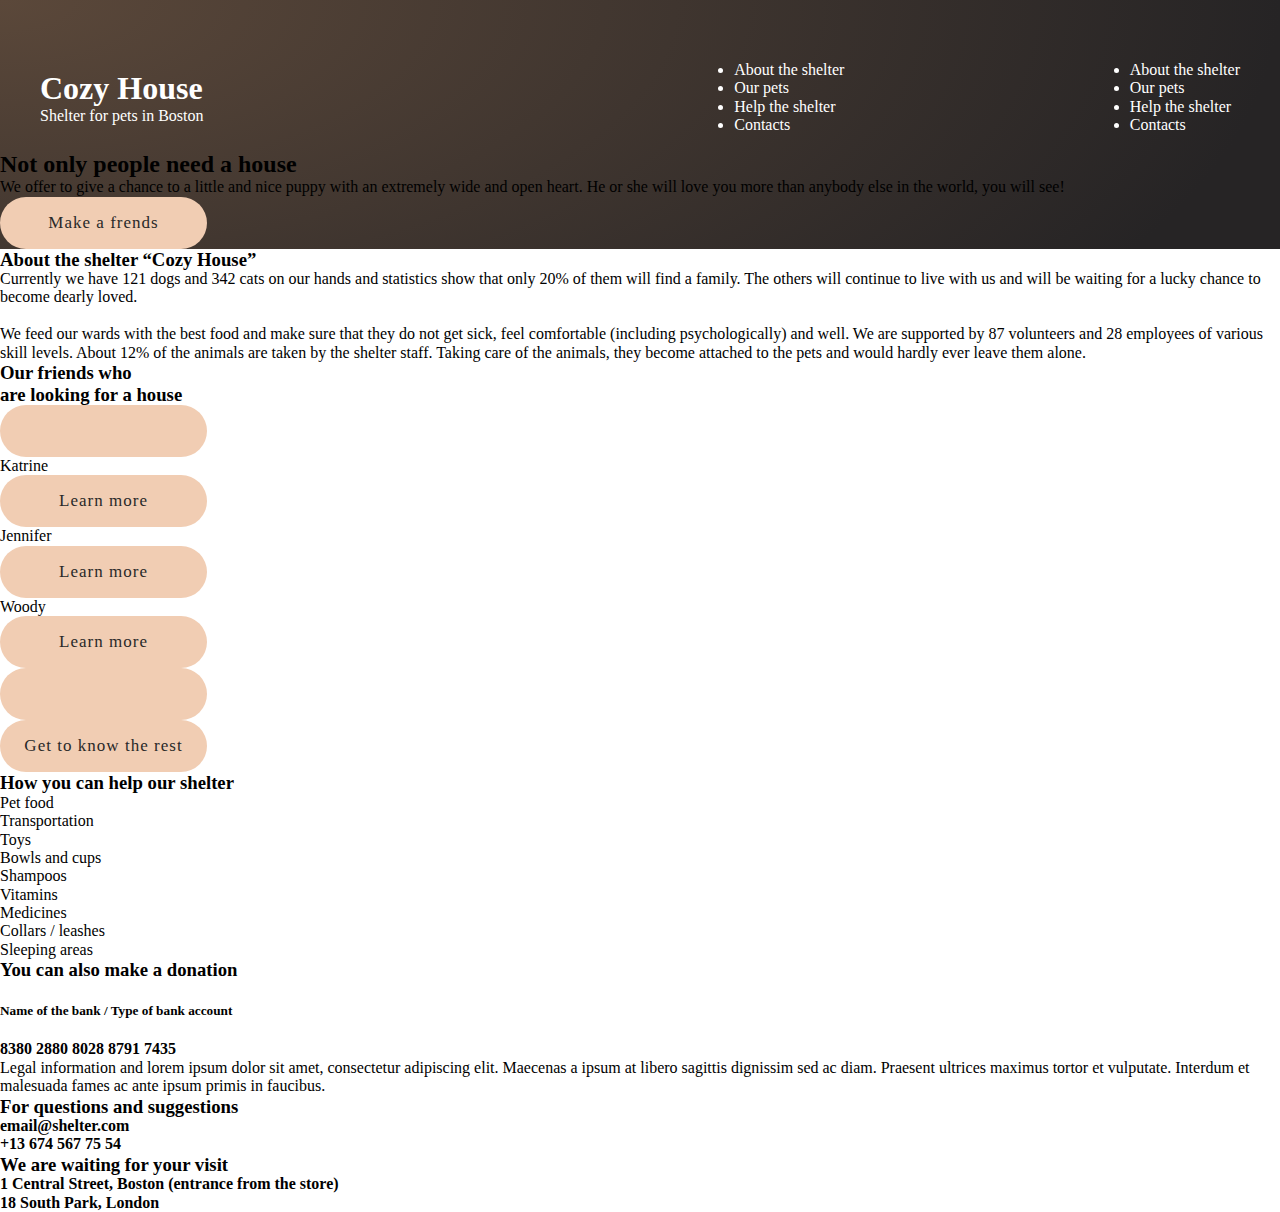
==== commit ffb94425: "Merge pull request #2 from Belastotski/shelter-2" ====
--- a/shelter/index.html
+++ b/shelter/index.html
@@ -12,23 +12,6 @@
     <title>Cozy House</title>
   </head>
   <body>
-    <div class="modal-container hide">
-    <div class="modal">
-      <div class="modal-close">&times</div>
-      <div class="modal-img"></div>
-      <div class="modal-content">
-        <h3 class="modal-title" id="name">123</h3>
-        <h4 class="modal-subtitle" id="pet-type">345</h4>
-        <h5 class="modal-body" id="pet-content">567</h5>
-        <ul class="modal-list">
-          <li class="modal-list-age"><span class="modal-list-title">Age:&nbsp;</span><span class="modal-list-content" id="age"></span></li>
-          <li class="modal-list-inoculations"><span class="modal-list-title">Inoculations:&nbsp;</span><span class="modal-list-content" id="inoculations"></span></li>
-          <li class="modal-list-diseases"><span class="modal-list-title">Diseases:&nbsp;</span><span class="modal-list-content" id="diseases"></span></li>
-          <li class="modal-list-parasites"><span class="modal-list-title">Parasites:&nbsp;</span><span class="modal-list-content" id="parasites"></span></li>
-        </ul>
-      </div>
-    </div>
-  </div>
     <div class="gray hide"></div>
     <div class="wrapper">
       <div class="head_background">
@@ -103,12 +86,33 @@
             are looking for a house
           </h3>
           <div class="pets-slider">
-            <button class="nav-btn nav-btn-left slider-btn btn" id="slider-btn-left">
+            <button class="nav-btn nav-btn-left slider-btn btn">
               <span class="material-icons"> arrow_right_alt </span>
             </button>
-            <div class="pets-slider-container" id="slider">
-            </div>
-            <button class="nav-btn-right nav-btn slider-btn btn" id="slider-btn-right">
+            <div class="pets-slider-container">
+              <div class="cards">
+                <div class="cards-container">
+                  <div class="card-img card-img-katrine"></div>
+                  <p class="card-name">Katrine</p>
+                  <button class="card-btn slider-btn btn">Learn more</button>
+                </div>
+              </div>
+              <div class="cards">
+                <div class="cards-container">
+                  <div class="card-img card-img-jennifer"></div>
+                  <p class="card-name">Jennifer</p>
+                  <button class="card-btn slider-btn btn">Learn more</button>
+                </div>
+              </div>
+              <div class="cards">
+                <div class="cards-container">
+                  <div class="card-img card-img-woody"></div>
+                  <p class="card-name">Woody</p>
+                  <button class="card-btn slider-btn btn">Learn more</button>
+                </div>
+              </div>
+            </div>
+            <button class="nav-btn-right nav-btn slider-btn btn">
               <span class="material-icons"> arrow_right_alt </span>
             </button>
           </div>
@@ -195,12 +199,12 @@
               We are waiting for your visit
             </h3>
             <h4 class="contact-city conact-fiel">
-                <a href="https://www.google.com/maps/place/%D0%92%D0%B0%D1%80%D1%88%D0%B0%D0%B2%D0%B0/@52.1811685,21.3651849,1647m/data=!3m1!1e3!4m5!3m4!1s0x471ecc669a869f01:0x72f0be2a88ead3fc!8m2!3d52.2294817!4d21.0127258" target="_blank">
+                <a href="https://www.google.com/maps/place/%D0%92%D0%B0%D1%80%D1%88%D0%B0%D0%B2%D0%B0/@52.1811685,21.3651849,1647m/data=!3m1!1e3!4m5!3m4!1s0x471ecc669a869f01:0x72f0be2a88ead3fc!8m2!3d52.2294817!4d21.0127258">
                     1 Central Street, Boston (entrance from the store)
             </a>
                 </h4>
             <h4 class="contact-address conact-fiel">
-                <a href="https://www.google.com/maps/place/%D0%92%D0%B0%D1%80%D1%88%D0%B0%D0%B2%D0%B0/@52.1811685,21.3651849,1647m/data=!3m1!1e3!4m5!3m4!1s0x471ecc669a869f01:0x72f0be2a88ead3fc!8m2!3d52.2294817!4d21.0127258" target="_blank">
+                <a href="https://www.google.com/maps/place/%D0%92%D0%B0%D1%80%D1%88%D0%B0%D0%B2%D0%B0/@52.1811685,21.3651849,1647m/data=!3m1!1e3!4m5!3m4!1s0x471ecc669a869f01:0x72f0be2a88ead3fc!8m2!3d52.2294817!4d21.0127258">
                     18 South Park, London</a>
                 </h4>
           </div>
@@ -208,9 +212,6 @@
         </div>
       </footer>
     </div>
-    <script src="./js/script.js"></script>
-    <script src="./js/pets.json"></script>
-    <script src="./js/carousel.js"></script>
-    <script src="./js/modal.js"></script>
+    <script src="./script.js"></script>
   </body>
 </html>
--- a/shelter/style.css
+++ b/shelter/style.css
@@ -33,20 +33,53 @@
   background: #FDDCC4;
 }
 
+.head_background {
+  display: flex;
+
+  -webkit-box-orient: vertical;
+  -webkit-box-direction: normal;
+      -ms-flex-direction: column;
+          flex-direction: column;
+  height: 100%;
+  width: 100%;
+  background: radial-gradient(100% 215.42% at 0% 0%, #5B483A 0%, #262425 100%), #211F20;
+}
+
+.gray {
+  display: none;
+  position: fixed;
+  top: 0;
+  left: 0;
+  width: 100%;
+  height: 100%;
+  content: "";
+  background-color: rgba(128, 128, 128, 0.7);
+  z-index: 1;
+}
+@media (max-width: 767px) {
+  .gray {
+    display: inline-block;
+  }
+}
+
 .wrapper {
   width: 1280px;
   margin: auto;
-}
-
-.head_background {
-  display: flex;
-  flex-direction: column;
-  height: 908px;
-  width: 100%;
-  background: radial-gradient(100% 215.42% at 0% 0%, #5B483A 0%, #262425 100%), #211F20;
+  overflow: hidden;
+}
+@media (max-width: 1279px) {
+  .wrapper {
+    width: 768px;
+  }
+}
+@media (max-width: 767px) {
+  .wrapper {
+    width: 320px;
+  }
 }
 
 .header {
+  position: relative;
   margin: 45px 40px 0 40px;
   display: flex;
   flex-direction: row;
@@ -55,6 +88,10 @@
   color: #FFFFFF;
 }
 
+@media (max-width: 1279px) {
+  .header {
+    margin: 30px 30px 0 30px;
+  }
 .logo {
   display: flex;
   flex-direction: column;
@@ -62,12 +99,12 @@
   margin-bottom: 10px;
   margin-top: 10px;
 }
-
-.logo:hover {
-  cursor: pointer;
-}
-
-.header-title {
+@media (max-width: 767px) {
+  .header {
+    margin: 30px 0 0 0;
+  }
+}
+.header .header-title {
   /* logo_title */
   font-family: "Georgia";
   font-style: normal;
@@ -79,8 +116,7 @@
   /* color-primary */
   color: #F1CDB3;
 }
-
-.header-subtitle {
+.header .header-subtitle {
   font-family: "Arial";
   font-style: normal;
   font-weight: 400;
@@ -89,6 +125,137 @@
   display: flex;
   align-items: center;
   letter-spacing: 0.1em;
+}
+
+.logo {
+  z-index: 200;
+  display: -webkit-box;
+  display: -ms-flexbox;
+  display: flex;
+  -webkit-box-orient: vertical;
+  -webkit-box-direction: normal;
+      -ms-flex-direction: column;
+          flex-direction: column;
+  -webkit-box-align: center;
+      -ms-flex-align: center;
+          align-items: center;
+  margin-bottom: 10px;
+  margin-top: 10px;
+}
+.logo .logo:hover {
+  cursor: pointer;
+}
+@media (max-width: 767px) {
+  .logo {
+    margin: 0 0 0 10px;
+  }
+}
+
+.display-block {
+  display: block;
+}
+
+.burger {
+  display: none;
+  content: "";
+  width: 30px;
+  height: 22px;
+  background-image: url("./assets/icon/Burger.png");
+  -webkit-transition: -webkit-transform 0.8s;
+  transition: -webkit-transform 0.8s;
+  transition: transform 0.8s;
+  transition: transform 0.8s, -webkit-transform 0.8s;
+}
+.burger:hover {
+  cursor: pointer;
+}
+.burger.active {
+  -webkit-transform: rotate(90deg);
+          transform: rotate(90deg);
+}
+@media (max-width: 767px) {
+  .burger {
+    display: inline-block;
+    margin-right: 53px;
+    z-index: 200;
+  }
+}
+
+.hide {
+  display: none !important;
+}
+
+.show {
+  display: inline-block;
+}
+
+.show-burger-menu {
+  -webkit-animation: burger 0.3s;
+          animation: burger 0.3s;
+}
+@-webkit-keyframes burger {
+  0% {
+    right: -320px;
+  }
+  100% {
+    right: 0px;
+  }
+}
+@keyframes burger {
+  0% {
+    right: -320px;
+  }
+  100% {
+    right: 0px;
+  }
+}
+
+.hide-burger-menu {
+  -webkit-animation: bur 0.3s;
+          animation: bur 0.3s;
+}
+@-webkit-keyframes bur {
+  0% {
+    right: 0px;
+  }
+  100% {
+    right: -320px;
+    display: none;
+  }
+}
+@keyframes bur {
+  0% {
+    right: 0px;
+  }
+  100% {
+    right: -320px;
+    display: none;
+  }
+}
+
+.menu {
+  display: inline-block;
+}
+@media (max-width: 767px) {
+  .menu {
+    display: none;
+  }
+}
+
+.menu-burger {
+  z-index: 100;
+  display: none;
+  width: 320px;
+}
+@media (max-width: 767px) {
+  .menu-burger {
+    display: inline-block;
+    position: absolute;
+    top: -50px;
+    right: 0px;
+    height: 823px;
+    background-color: #292929;
+  }
 }
 
 .menu-items {
@@ -102,9 +269,32 @@
   line-height: 160%;
   color: #CDCDCD;
 }
+@media (max-width: 767px) {
+  .menu-items {
+    -webkit-box-orient: vertical;
+    -webkit-box-direction: normal;
+        -ms-flex-direction: column;
+            flex-direction: column;
+    padding: 0;
+    -webkit-box-pack: center;
+        -ms-flex-pack: center;
+            justify-content: center;
+    -webkit-box-align: center;
+        -ms-flex-align: center;
+            align-items: center;
+    height: 100%;
+    width: 100%;
+  }
+}
 
 .menu-item {
   margin: 0 0 0 36px;
+}
+@media (max-width: 767px) {
+  .menu-item {
+    margin: 20px 0;
+    font-size: 32px;
+  }
 }
 
 .menu-item-activ {
@@ -115,10 +305,36 @@
 .main-container {
   margin: 44px 40px 0 40px;
 }
+@media (max-width: 1279px) {
+  .main-container {
+    margin: 60px 100px 0 90px;
+    height: 1015px;
+  }
+}
+@media (max-width: 767px) {
+  .main-container {
+    height: 673px;
+    margin: 30px 10px 0 10px;
+  }
+}
 
 .main {
   display: flex;
   flex-direction: row;
+}
+@media (max-width: 1279px) {
+  .main {
+    -webkit-box-orient: vertical;
+    -webkit-box-direction: normal;
+        -ms-flex-direction: column;
+            flex-direction: column;
+    -webkit-box-align: center;
+        -ms-flex-align: center;
+            align-items: center;
+    -webkit-box-pack: justify;
+        -ms-flex-pack: justify;
+            justify-content: space-between;
+  }
 }
 
 .main-content {
@@ -128,25 +344,59 @@
   align-items: flex-start;
   margin-top: 160px;
 }
+@media (max-width: 1279px) {
+  .main-content {
+    margin-top: 0;
+  }
+}
+@media (max-width: 767px) {
+  .main-content {
+    -webkit-box-align: center;
+        -ms-flex-align: center;
+            align-items: center;
+    width: 100%;
+  }
+}
 
 h2 {
-  /* h2 */
   font-family: "Georgia";
   font-style: normal;
   font-weight: 400;
   font-size: 44px;
   line-height: 130%;
-  /* or 57px */
+}
+@media (max-width: 767px) {
+  h2 {
+    font-size: 25px;
+  }
 }
 
 .main-header {
   width: 310px;
   color: #FFFFFF;
 }
+@media (max-width: 767px) {
+  .main-header {
+    width: 200px;
+    text-align: center;
+  }
+}
+
+@media (max-width: 1279px) {
+  .main-btn {
+    -ms-flex-item-align: center;
+        align-self: center;
+  }
+}
 
 .main-text {
   margin: 42px 0;
   color: #CDCDCD;
+}
+@media (max-width: 767px) {
+  .main-text {
+    text-align: center;
+  }
 }
 
 .subheading {
@@ -164,9 +414,37 @@
   background-image: url("./assets/img/puppy.png");
   content: "";
 }
+@media (max-width: 1279px) {
+  .main-img {
+    margin: 99px 0 0 120px;
+    width: 569px;
+    height: 593px;
+    background-position: top top;
+    background-size: contain;
+    background-repeat: no-repeat;
+  }
+}
+@media (max-width: 767px) {
+  .main-img {
+    width: 260px;
+    height: 272px;
+    margin: 105px 0 0 60px;
+  }
+}
 
 .about {
   height: 588px;
+}
+@media (max-width: 1279px) {
+  .about {
+    height: 1048px;
+  }
+}
+@media (max-width: 767px) {
+  .about {
+    height: 974px;
+    margin: 0;
+  }
 }
 
 .about-container {
@@ -175,6 +453,36 @@
   display: flex;
   flex-direction: row;
   justify-content: center;
+}
+@media (max-width: 1279px) {
+  .about-container {
+    width: 768px;
+  }
+}
+@media (max-width: 767px) {
+  .about-container {
+    width: 320px;
+  }
+}
+@media (max-width: 1279px) {
+  .about-container {
+    height: 868px;
+    -webkit-box-orient: vertical;
+    -webkit-box-direction: normal;
+        -ms-flex-direction: column;
+            flex-direction: column;
+    -webkit-box-align: center;
+        -ms-flex-align: center;
+            align-items: center;
+    -webkit-box-pack: start;
+        -ms-flex-pack: start;
+            justify-content: flex-start;
+  }
+}
+@media (max-width: 767px) {
+  .about-container {
+    height: 890px;
+  }
 }
 
 .about-img {
@@ -185,6 +493,21 @@
   content: "";
   background: url(./assets/img/pets.png);
 }
+@media (max-width: 1279px) {
+  .about-img {
+    margin: 80px 0 0 0;
+    -webkit-box-ordinal-group: 2;
+        -ms-flex-order: 1;
+            order: 1;
+  }
+}
+@media (max-width: 767px) {
+  .about-img {
+    width: 260px;
+    height: 353px;
+    margin: 42px 0 0 0;
+  }
+}
 
 .about-content {
   margin: 22px 175px 0 120px;
@@ -194,6 +517,20 @@
   display: flex;
   flex-direction: column;
   justify-content: space-around;
+}
+@media (max-width: 1279px) {
+  .about-content {
+    margin: 0;
+    -webkit-box-ordinal-group: 1;
+        -ms-flex-order: 0;
+            order: 0;
+  }
+}
+@media (max-width: 767px) {
+  .about-content {
+    width: 270px;
+    height: 494px;
+  }
 }
 
 h3 {
@@ -204,21 +541,42 @@
   line-height: 130%;
   letter-spacing: 0.06em;
 }
+@media (max-width: 767px) {
+  h3 {
+    font-size: 25px;
+    line-height: 32px;
+    text-align: center;
+  }
+}
 
 .about-header {
   color: #545454;
   width: 390px;
 }
+@media (max-width: 767px) {
+  .about-header {
+    width: 270px;
+  }
+}
 
 .about-center {
   margin-top: 20px;
 }
-
+@media (max-width: 767px) {
+  .about-center {
+    text-align: justify;
+  }
+}
 .pets {
   height: 877px;
   width: 100%;
   background: #F6F6F6;
 }
+@media (max-width: 767px) {
+  .pets {
+    height: 791px;
+  }
+}
 
 .pets-container {
   /* background: red;    */
@@ -230,18 +588,58 @@
   justify-content: space-between;
   margin-top: -10px;
 }
+@media (max-width: 1279px) {
+  .pets-container {
+    width: 768px;
+  }
+}
+@media (max-width: 767px) {
+  .pets-container {
+    width: 320px;
+  }
+}
+@media (max-width: 767px) {
+  .pets-container {
+    height: 707px;
+  }
+}
 
 .pets-head {
   width: 400px;
   text-align: center;
   color: #545454;
 }
+@media (max-width: 767px) {
+  .pets-head {
+    width: 320px;
+  }
+}
 
 .pets-slider {
   width: 1200px;
   height: 435px;
   position: relative;
 }
+@media (max-width: 1279px) {
+  .pets-slider {
+    width: 768px;
+  }
+}
+@media (max-width: 767px) {
+  .pets-slider {
+    width: 320px;
+  }
+}
+@media (max-width: 1279px) {
+  .pets-slider {
+    width: 706px;
+  }
+}
+@media (max-width: 767px) {
+  .pets-slider {
+    width: 290px;
+  }
+}
 
 .pets-slider-container {
   width: 100%;
@@ -249,12 +647,25 @@
   display: flex;
   flex-direction: row;
   justify-content: center;
+}
+@media (max-width: 1279px) {
+  .pets-slider-container {
+    -ms-flex-wrap: wrap;
+        flex-wrap: wrap;
+    overflow: hidden;
+    overflow-y: hidden;
+  }
 }
 
 .cards {
   margin: 0 45px;
   width: 270px;
   height: 435px;
+}
+@media (max-width: 1279px) {
+  .cards {
+    margin: 0 20px;
+  }
 }
 
 .cards:hover {
@@ -321,13 +732,28 @@
   position: absolute;
   top: 189px;
 }
+@media (max-width: 767px) {
+  .nav-btn {
+    top: 430px;
+  }
+}
 
 .nav-btn-left {
   transform: rotate(-180deg);
 }
+@media (max-width: 767px) {
+  .nav-btn-left {
+    left: 55px;
+  }
+}
 
 .nav-btn-right {
-  right: 0px;
+  right: 0;
+}
+@media (max-width: 767px) {
+  .nav-btn-right {
+    right: 55px;
+  }
 }
 
 .pets-btn {
@@ -339,20 +765,57 @@
   width: 1280px;
   height: 611px;
 }
+@media (max-width: 1279px) {
+  .help {
+    width: 768px;
+  }
+}
+@media (max-width: 767px) {
+  .help {
+    width: 320px;
+  }
+}
+@media (max-width: 1279px) {
+  .help {
+    height: 779px;
+  }
+}
+@media (max-width: 767px) {
+  .help {
+    height: 661px;
+    padding: 42px 0;
+  }
+}
 
 .help-container {
-  width: 1200px;
+  max-width: 1200;
   height: 431px;
   display: flex;
   flex-direction: column;
   align-items: center;
   justify-content: space-between;
+}
+@media (max-width: 1279px) {
+  .help-container {
+    width: 630px;
+    height: 599px;
+  }
+}
+@media (max-width: 767px) {
+  .help-container {
+    height: 100%;
+  }
 }
 
 .help-title {
   width: 310px;
   text-align: center;
 }
+@media (max-width: 767px) {
+  .help-title {
+    width: 270px;
+  }
+}
 
 .help-icons {
   width: 1200px;
@@ -361,6 +824,29 @@
   flex-direction: row;
   justify-content: center;
   flex-wrap: wrap;
+}
+@media (max-width: 1279px) {
+  .help-icons {
+    width: 768px;
+  }
+}
+@media (max-width: 767px) {
+  .help-icons {
+    width: 320px;
+  }
+}
+@media (max-width: 1279px) {
+  .help-icons {
+    height: 446px;
+  }
+}
+@media (max-width: 767px) {
+  .help-icons {
+    height: 555px;
+    -webkit-box-pack: start;
+        -ms-flex-pack: start;
+            justify-content: flex-start;
+  }
 }
 
 .help-card {
@@ -373,6 +859,23 @@
   align-items: center;
   justify-content: space-around;
   align-content: space-around;
+}
+@media (max-width: 1279px) {
+  .help-card {
+    -webkit-box-flex: 0;
+        -ms-flex: 0 0 30%;
+            flex: 0 0 30%;
+  }
+}
+@media (max-width: 767px) {
+  .help-card {
+    -webkit-box-flex: 0;
+        -ms-flex: 0 0 50%;
+            flex: 0 0 50%;
+    height: 87px;
+    width: 130px;
+    margin-bottom: 30px;
+  }
 }
 
 .help-card-icon {
@@ -438,6 +941,16 @@
   width: 100%;
   background: #F6F6F6;
 }
+@media (max-width: 1279px) {
+  .donate {
+    height: 783px;
+  }
+}
+@media (max-width: 767px) {
+  .donate {
+    height: 542px;
+  }
+}
 
 .donate-container {
   width: 915px;
@@ -446,6 +959,27 @@
   flex-direction: row;
   justify-content: space-between;
   align-items: center;
+}
+@media (max-width: 1279px) {
+  .donate-container {
+    width: 100%;
+    height: 100%;
+    -webkit-box-orient: vertical;
+    -webkit-box-direction: normal;
+        -ms-flex-direction: column;
+            flex-direction: column;
+  }
+}
+@media (max-width: 767px) {
+  .donate-container {
+    width: 100%;
+    height: 100%;
+    -ms-flex-pack: distribute;
+        justify-content: space-around;
+    -webkit-box-sizing: border-box;
+            box-sizing: border-box;
+    padding: 0 20px;
+  }
 }
 
 .donate-img {
@@ -457,6 +991,24 @@
   background-repeat: no-repeat;
   height: 100%;
 }
+@media (max-width: 1279px) {
+  .donate-img {
+    width: 505px;
+    height: 261px;
+    -webkit-box-ordinal-group: 2;
+        -ms-flex-order: 1;
+            order: 1;
+    margin: 0 0 100px 0;
+  }
+}
+@media (max-width: 767px) {
+  .donate-img {
+    width: 260px;
+    height: 135px;
+    margin: 0;
+    background-size: contain;
+  }
+}
 
 .donate-content {
   margin-top: 20px;
@@ -466,14 +1018,40 @@
   flex-direction: column;
   justify-content: space-between;
 }
+@media (max-width: 1279px) {
+  .donate-content {
+    margin-top: 80px;
+    width: 380px;
+  }
+}
+@media (max-width: 767px) {
+  .donate-content {
+    height: 281px;
+    width: 300px;
+    margin: 0;
+    -webkit-box-align: center;
+        -ms-flex-align: center;
+            align-items: center;
+  }
+}
 
 .donate-title {
   color: #545454;
   width: 300px;
 }
+@media (max-width: 767px) {
+  .donate-title {
+    width: 220px;
+  }
+}
 
 .donate-subheading {
   color: #545454;
+}
+@media (max-width: 767px) {
+  .donate-subheading {
+    font-size: 13px;
+  }
 }
 
 .card {
@@ -487,6 +1065,11 @@
   background-image: url("./assets/icon/credit-card.png");
   background-position: 3% 50%;
   background-repeat: no-repeat;
+}
+@media (max-width: 767px) {
+  .card {
+    width: 280px;
+  }
 }
 
 .card-num {
@@ -504,6 +1087,12 @@
   align-items: center;
   /* color-dark-m */
   color: #B2B2B2;
+}
+@media (max-width: 767px) {
+  .donate-info {
+    width: 280px;
+    text-align: justify;
+  }
 }
 
 h5 {
@@ -535,6 +1124,11 @@
   align-items: center;
   letter-spacing: 0.06em;
 }
+@media (max-width: 767px) {
+  h4 {
+    font-size: 15px;
+  }
+}
 
 .mb20 {
   margin-bottom: 40px;
@@ -549,6 +1143,16 @@
   flex-direction: column;
   justify-content: flex-end;
 }
+@media (max-width: 1279px) {
+  .footer {
+    height: 639px;
+  }
+}
+@media (max-width: 767px) {
+  .footer {
+    height: 809px;
+  }
+}
 
 .footer-container {
   height: 310px;
@@ -557,6 +1161,26 @@
   flex-direction: row;
   justify-content: space-between;
 }
+@media (max-width: 1279px) {
+  .footer-container {
+    height: 100%;
+    -ms-flex-wrap: wrap;
+        flex-wrap: wrap;
+    -webkit-box-pack: center;
+        -ms-flex-pack: center;
+            justify-content: center;
+  }
+}
+@media (max-width: 1279px) {
+  .footer-container {
+    width: 768px;
+  }
+}
+@media (max-width: 767px) {
+  .footer-container {
+    width: 320px;
+  }
+}
 
 .info {
   display: flex;
@@ -566,17 +1190,38 @@
 }
 
 .contact {
+  margin-top: 30px;
   width: 280px;
+}
+@media (max-width: 767px) {
+  .contact {
+    width: 250px;
+  }
 }
 
 .c-title {
   color: #FFFFFF;
 }
+@media (max-width: 767px) {
+  .c-title {
+    width: 250px;
+  }
+}
 
 .c-container {
   margin-top: 16px;
   display: flex;
   flex-direction: column;
+}
+@media (max-width: 1279px) {
+  .c-container {
+    margin: 30px 30px;
+  }
+}
+@media (max-width: 767px) {
+  .c-container {
+    margin: 20px 10px;
+  }
 }
 
 .contact-email {
@@ -607,6 +1252,18 @@
 .location {
   width: 305px;
 }
+@media (max-width: 767px) {
+  .location {
+    width: 300px;
+  }
+}
+
+@media (max-width: 767px) {
+  .contact-location {
+    -ms-flex-item-align: center;
+        align-self: center;
+  }
+}
 
 .contact-city {
   background-image: url("./assets/icon/pin.png");
@@ -627,6 +1284,23 @@
   background-image: url("assets/img/footer-puppy.png");
   content: "";
 }
+@media (max-width: 767px) {
+  .help-img {
+    width: 260px;
+    height: 269px;
+    background-size: contain;
+  }
+}
+@media (max-width: 1279px) {
+  .help-img {
+    margin-top: 30px;
+  }
+}
+@media (max-width: 767px) {
+  .help-img {
+    margin-top: 40px;
+  }
+}
 
 .card-img-timmy {
   background-image: url(./assets/img/slider/timmy.png);
